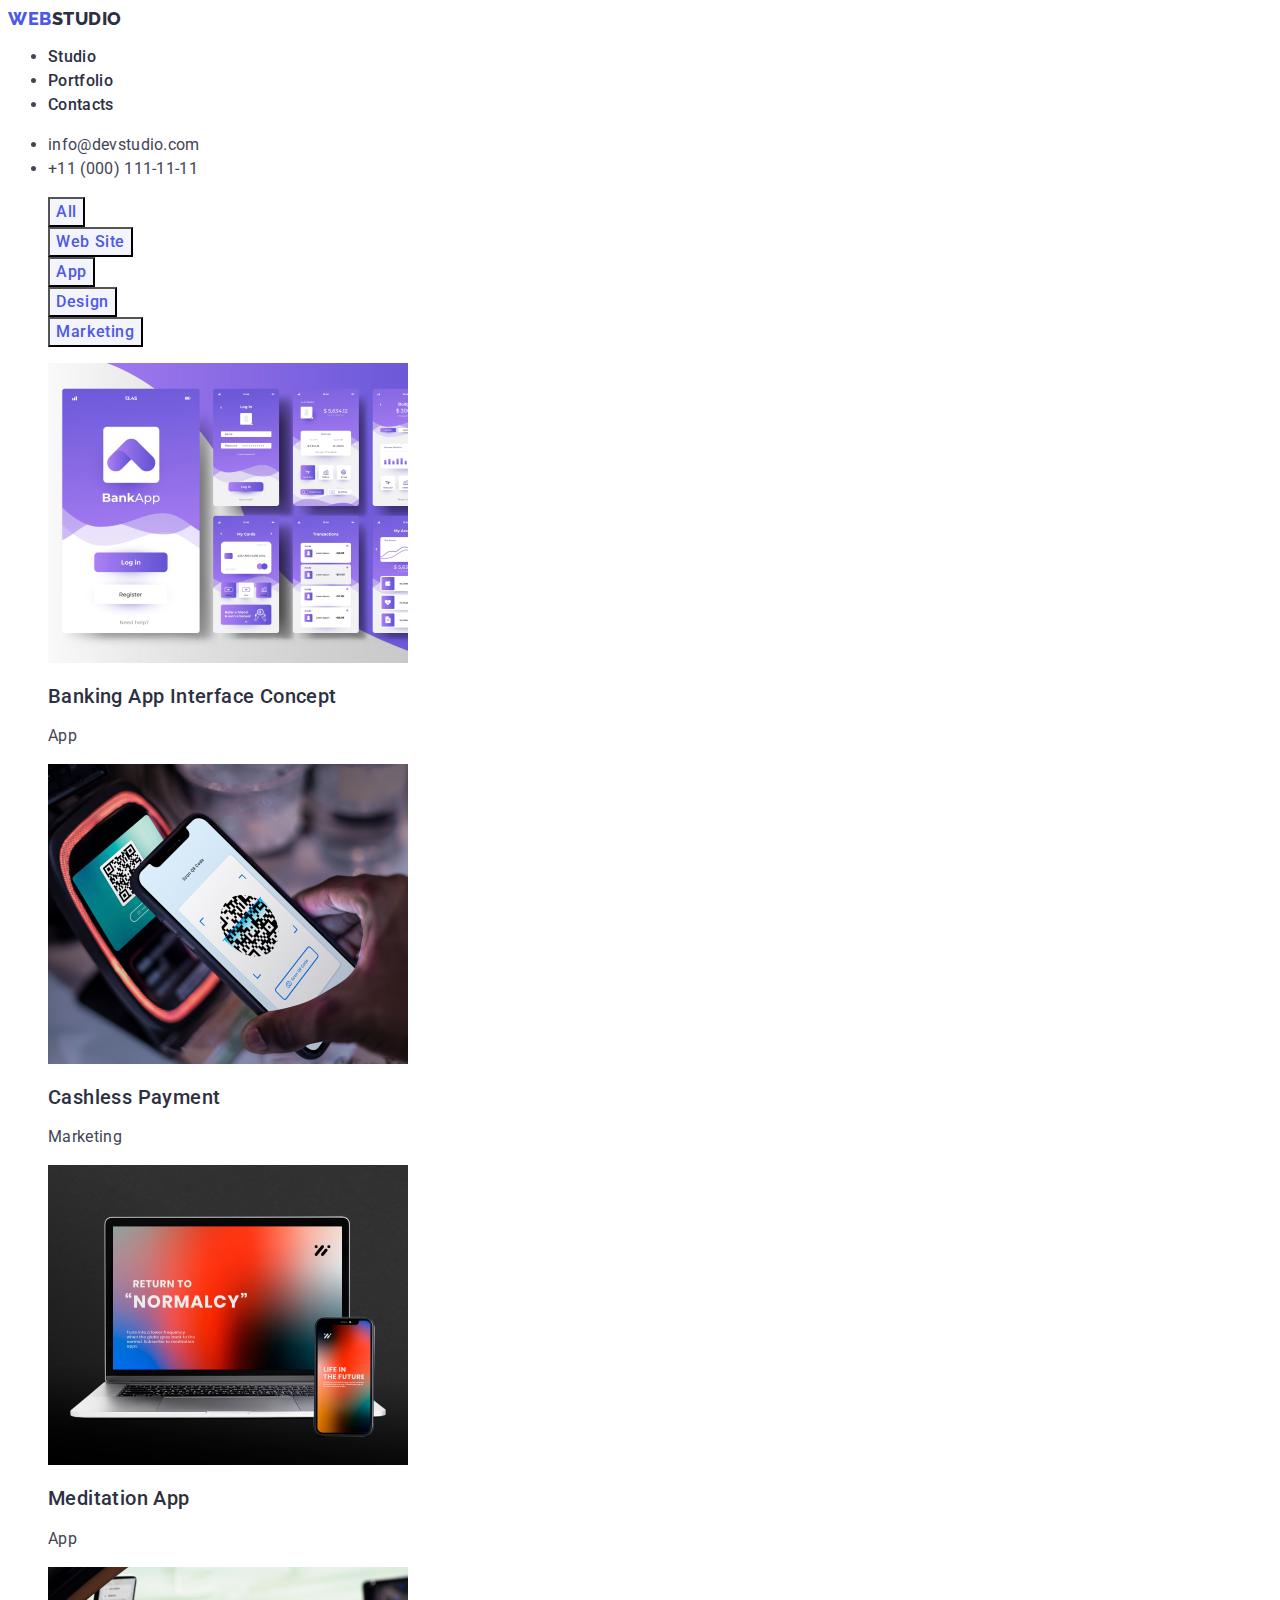
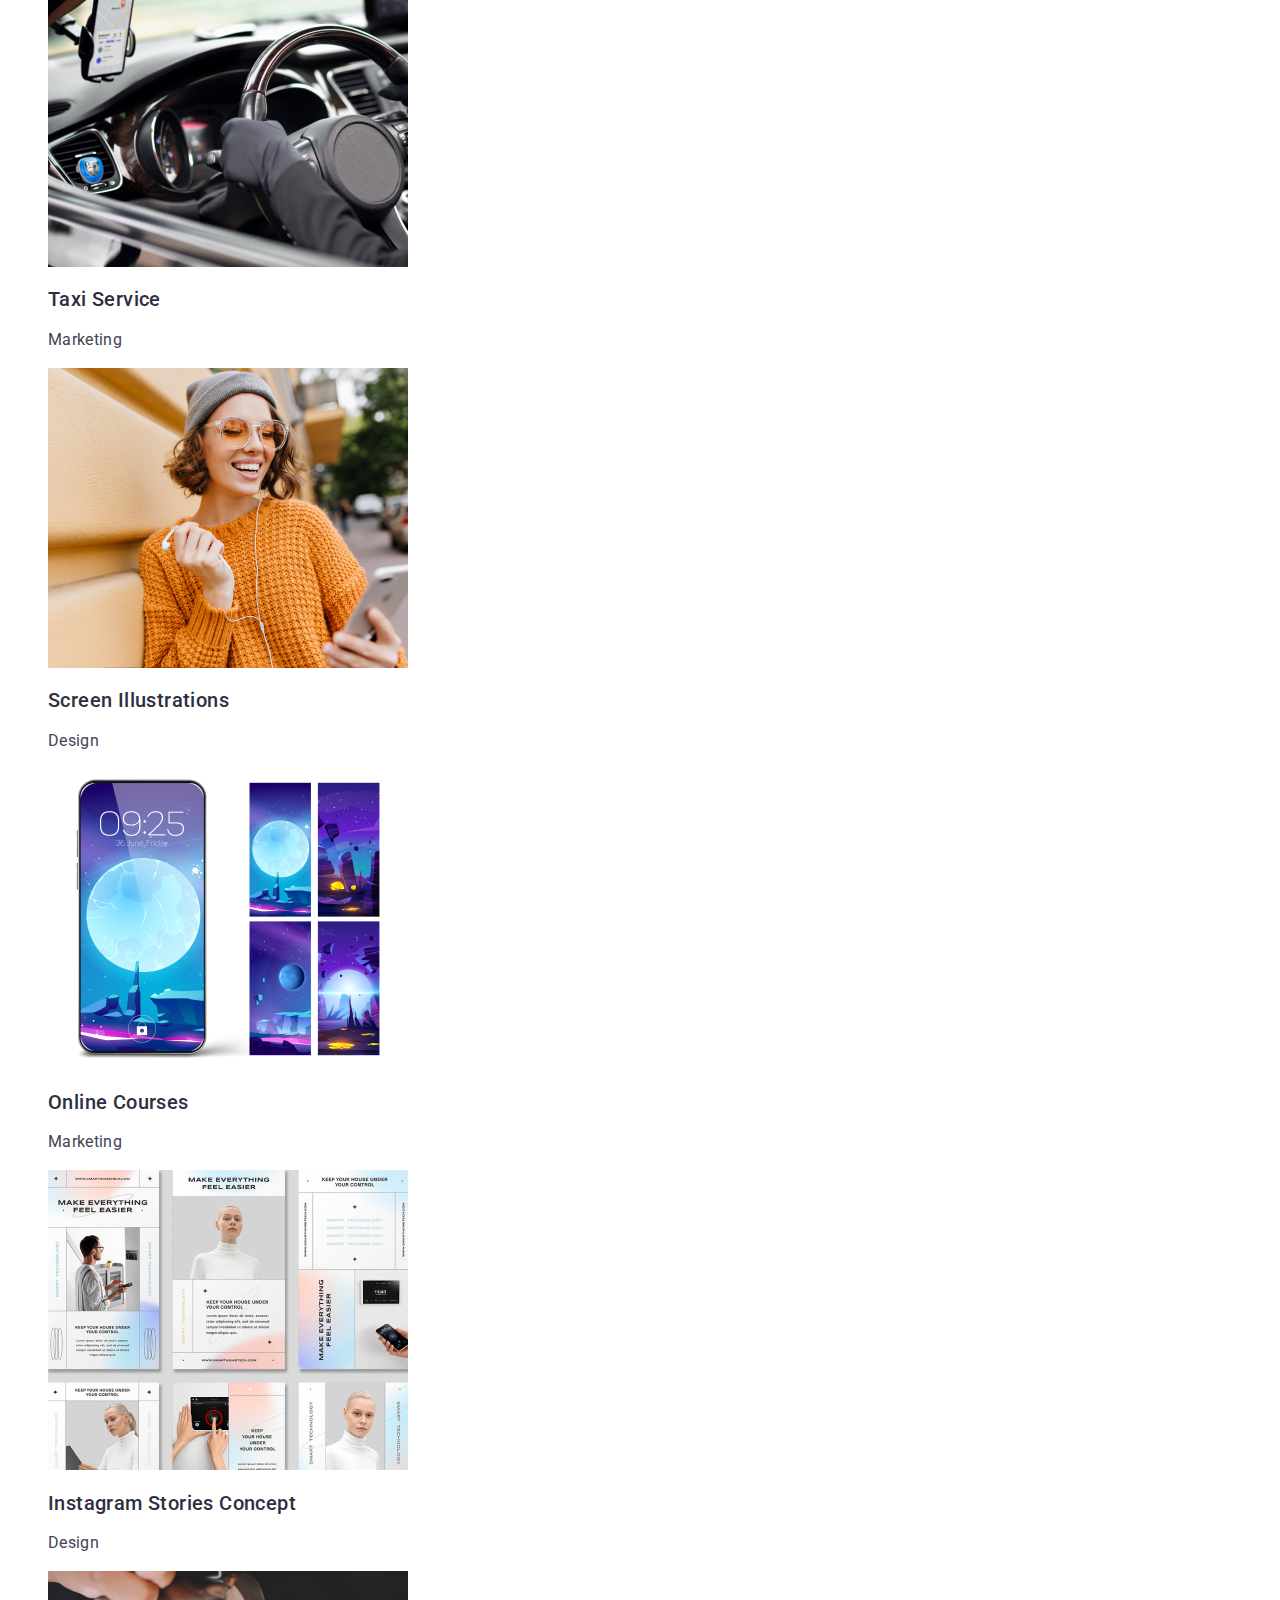
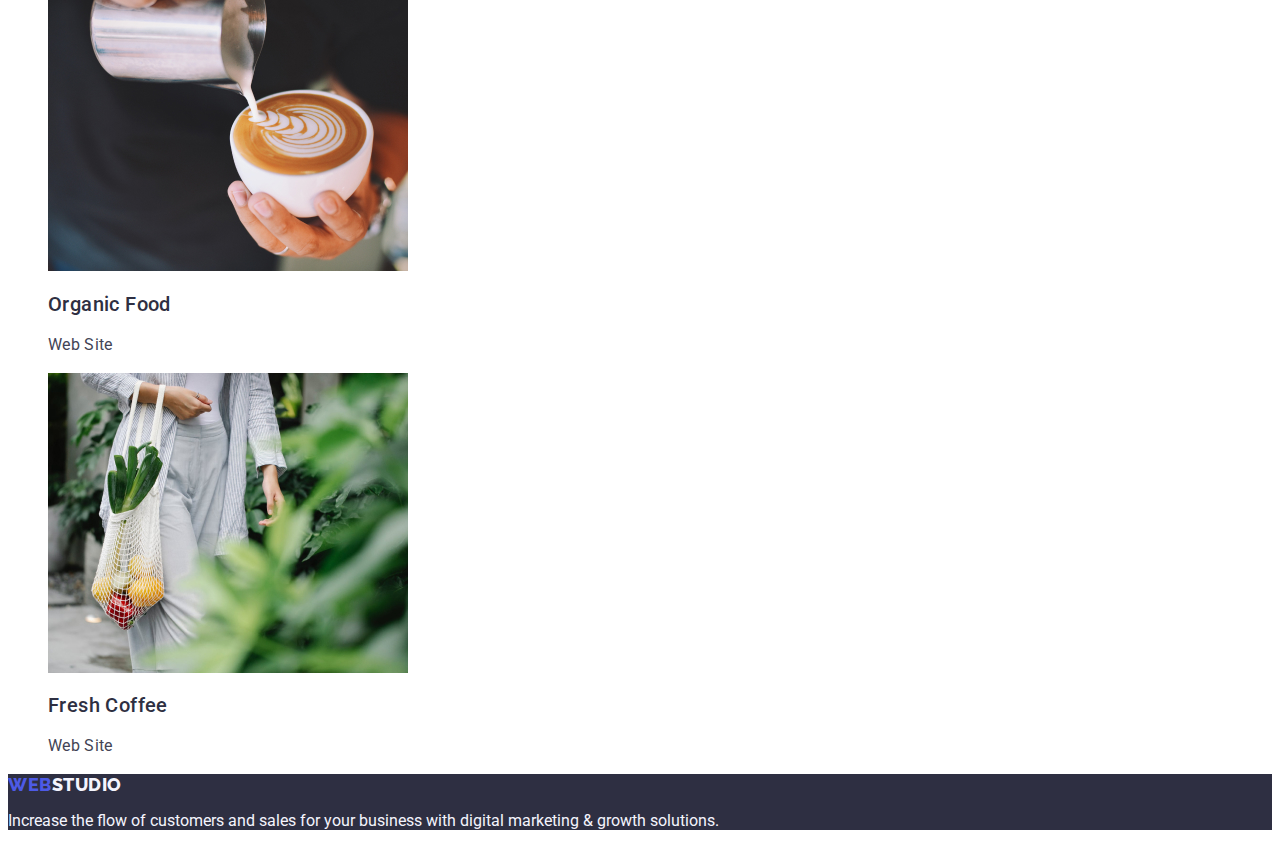
==== portfolio.html @ de42e1cb "Initial commit" ====
<!DOCTYPE html>
<html lang="en">
  <head>
    <meta charset="UTF-8" />
    <meta http-equiv="X-UA-Compatible" content="IE=edge" />
    <meta name="viewport" content="width=device-width, initial-scale=1.0" />
    <link rel="stylesheet" href="./css/style.css" />
    <link rel="preconnect" href="https://fonts.googleapis.com" />
    <link rel="preconnect" href="https://fonts.gstatic.com" crossorigin />
    <link
      href="https://fonts.googleapis.com/css2?family=Raleway:wght@800&family=Roboto:wght@400;500;700;900&display=swap"
      rel="stylesheet"
    />
    <title>Portfolio</title>
  </head>
  <body>
    <!-- голова -->
    <header>
      <nav class="nav">
        <a class="logo link" href="./index.html"
          >Web<span class="logo-studio">Studio</span></a
        >
        <ul class="list-conect list">
          <li class="item">
            <a class="menu link" href="./index.html">Studio</a>
          </li>
          <li class="item">
            <a class="menu link" href="./portfolio.html">Portfolio</a>
          </li>
          <li class="item"><a class="menu link" href="">Contacts</a></li>
        </ul>
      </nav>
      <address class="address">
        <ul class="address-list list">
          <li class="address-item">
            <a class="social link" href="mailto:info@devstudio.com"
              >info@devstudio.com</a
            >
          </li>
          <li class="address-item">
            <a class="social link" href="tel:+110001111111"
              >+11 (000) 111-11-11</a
            >
          </li>
        </ul>
      </address>
    </header>
    <!-- основа -->
    <main>
      <!-- фільтер -->
      <section class="section">
        <h1 hidden class="title-h1">photo</h1>
        <ul class="list-butt list">
          <li class="butt">
            <button class="butt-filt" type="button">All</button>
          </li>
          <li class="butt">
            <button class="butt-filt" type="button">Web Site</button>
          </li>
          <li class="butt">
            <button class="butt-filt" type="button">App</button>
          </li>
          <li class="butt">
            <button class="butt-filt" type="button">Design</button>
          </li>
          <li class="butt">
            <button class="butt-filt" type="button">Marketing</button>
          </li>
        </ul>
        <ul class="list-photo list">
          <li class="item-photo">
            <a class="photo link" href="">
              <img width="360" src="./images/bankapp.jpg" alt="bank app" />
              <h2 class="title">Banking App Interface Concept</h2>
              <p class="text">App</p>
            </a>
          </li>

          <li class="item-photo">
            <a class="photo link" href="">
              <img width="360" src="./images/cashpay.jpg" alt="cash pay" />
              <h2 class="title">Cashless Payment</h2>
              <p class="text">Marketing</p>
            </a>
          </li>

          <li class="item-photo">
            <a class="photo link" href="">
              <img width="360" src="./images/medapp.jpg" alt="med app" />
              <h2 class="title">Meditation App</h2>
              <p class="text">App</p>
            </a>
          </li>

          <li class="item-photo">
            <a class="photo link" href="">
              <img width="360" src="./images/taxi.jpg" alt="Taxi" />
              <h2 class="title">Taxi Service</h2>
              <p class="text">Marketing</p>
            </a>
          </li>

          <li class="item-photo">
            <a class="photo link" href="">
              <img width="360" src="./images/screen.jpg" alt="Screenshot" />
              <h2 class="title">Screen Illustrations</h2>
              <p class="text">Design</p>
            </a>
          </li>

          <li class="item-photo">
            <a class="photo link" href="">
              <img width="360" src="./images/onlinecours.jpg" alt="Courses" />
              <h2 class="title">Online Courses</h2>
              <p class="text">Marketing</p>
            </a>
          </li>

          <li class="item-photo">
            <a class="photo link" href="">
              <img width="360" src="./images/inststories.jpg" alt="Instagram" />
              <h2 class="title">Instagram Stories Concept</h2>
              <p class="text">Design</p>
            </a>
          </li>
          <li class="item-photo">
            <a class="photo link" href="">
              <img
                width="360"
                src="./images/organicfood.jpg"
                alt="Organic Food"
              />
              <h2 class="title">Organic Food</h2>
              <p class="text">Web Site</p>
            </a>
          </li>

          <li class="item-photo">
            <a class="photo link" href="">
              <img width="360" src="./images/freshcoffe.jpg" alt="Coffee" />
              <h2 class="title">Fresh Coffee</h2>
              <p class="text">Web Site</p>
            </a>
          </li>
        </ul>
      </section>
    </main>
    <!-- підвал -->
    <footer class="footer">
      <a class="footer-logo link" href="./index.html"
        >Web<span class="footer-studio">Studio</span></a
      >
      <p class="footer-text">
        Increase the flow of customers and sales for your business with digital
        marketing & growth solutions.
      </p>
    </footer>
  </body>
</html>
---- css/style.css ----
:root {
    --text: #4D5AE5;
    --bacground: #F4F4FD;
    --titleportfolio: #2e2f42;
    --textportfolio: #434455;
}

body {
    color: #434455;
    font-family: "Roboto", sans-serif;
    background-color: #ffffff;

}

/* header */
/* : #404bbf focus
 */

.nav .logo {
    color: #4D5AE5;
    text-transform: uppercase;
    font-family: "Raleway", sans-serif;
    font-weight: 800;
    font-size: 18px;
    line-height: 1.17;
    letter-spacing: 0.03em;

}


.nav .logo-studio {
    color: #2E2F42;
}

.address-list .link,
.nav .link,
.nav .list,
.address .list,
.list-photo .link {
    text-decoration: none;
}



.list-conect .menu {
    color: #2E2F42;
    font-weight: 500;
    line-height: 1.5;
    letter-spacing: 0.02em;

}


.list-conect .menu:hover,
.list-conect .menu:focus,
.address-list .social:hover,
.address-list .social:focus {
    color: #404bbf;
}

.address {
    font-style: normal;
}

.address-list .social {
    color: #434455;
    font-size: 16px;
    line-height: 1.5;
    letter-spacing: 0.02em;
}

/* hero image */
.hero {
    background-color: #2E2F42;
}

.hero .title {
    color: #ffffff;
    font-size: 56px;
    line-height: 1.07;
    text-align: center;
    letter-spacing: 0.02em;
}

.hero .button {
    font-family: "Roboto", sans-serif;
    background-color: #4D5AE5;
    color: #ffffff;
    font-weight: 500;
    font-size: 16px;
    line-height: 1.5;
    letter-spacing: 0.04em;
    cursor: pointer;
}

.hero .button:hover,
.hero .button:focus {
    background-color: #404BBF;
}

/* section 1 */

.onesect .title {
    color: #2E2F42;
    font-weight: 500;
    font-size: 20px;
    line-height: 1.2;
    letter-spacing: 0.02em;
}

.onesect .text {
    line-height: 1.5;
    letter-spacing: 0.02em;
}

/* section-2 */
.section-2 .title {
    color: #2E2F42;
    font-weight: 500;
    font-size: 36px;
    line-height: 1.11;
    letter-spacing: 0.02em;
    text-align: center;
    text-transform: capitalize;
}

/* section-3 */
.three {
    background-color: #F4F4FD;
}

.three .title {
    color: #2E2F42;
    font-weight: 500;
    font-size: 36px;
    line-height: 1.11;
    text-align: center;
    letter-spacing: 0.02em;
    text-transform: capitalize;
}

.comand .item {
    background-color: #ffffff;
}

.comand .title-comand {
    color: #2E2F42;
    font-weight: 500;
    font-size: 20px;
    line-height: 24px;
    letter-spacing: 0.02em;
}

.comand .text {
    line-height: 24px;
    letter-spacing: 0.02em;
}

/* section butt */

.list-butt .butt-filt {
    font-family: "Roboto", sans-serif;
    cursor: pointer;
    color: var(--text);
    background-color: var(--bacground);
    font-weight: 500;
    font-size: 16px;
    line-height: 1.5;
    letter-spacing: 0.04em;

}

.list-butt .butt-filt:hover,
.list-butt .butt-filt:focus {
    color: #ffffff;
    background-color: #404BBF;
}

/* gallary */
main .list {
    list-style: none;
}

.list-photo .title {
    color: var(--titleportfolio);
    font-weight: 500;
    font-size: 20px;
    line-height: 1.2;
    letter-spacing: 0.02em;
}

.list-photo .text {
    color: var(--textportfolio);
    letter-spacing: 0.02em;
    line-height: 1.5;
}

/* Footer */

footer {
    background-color: #2E2F42;
}

.footer .link {
    text-decoration: none;
}

.footer .footer-logo {
    color: #4D5AE5;
    text-transform: uppercase;
    font-family: "Raleway", sans-serif;
    font-weight: 800;
    font-size: 18px;
    line-height: 1.17;
    letter-spacing: 0.03em;
}

.footer-logo .footer-studio {
    color: #F4F4FD;
}

.footer .footer-text {
    color: #F4F4FD;
}
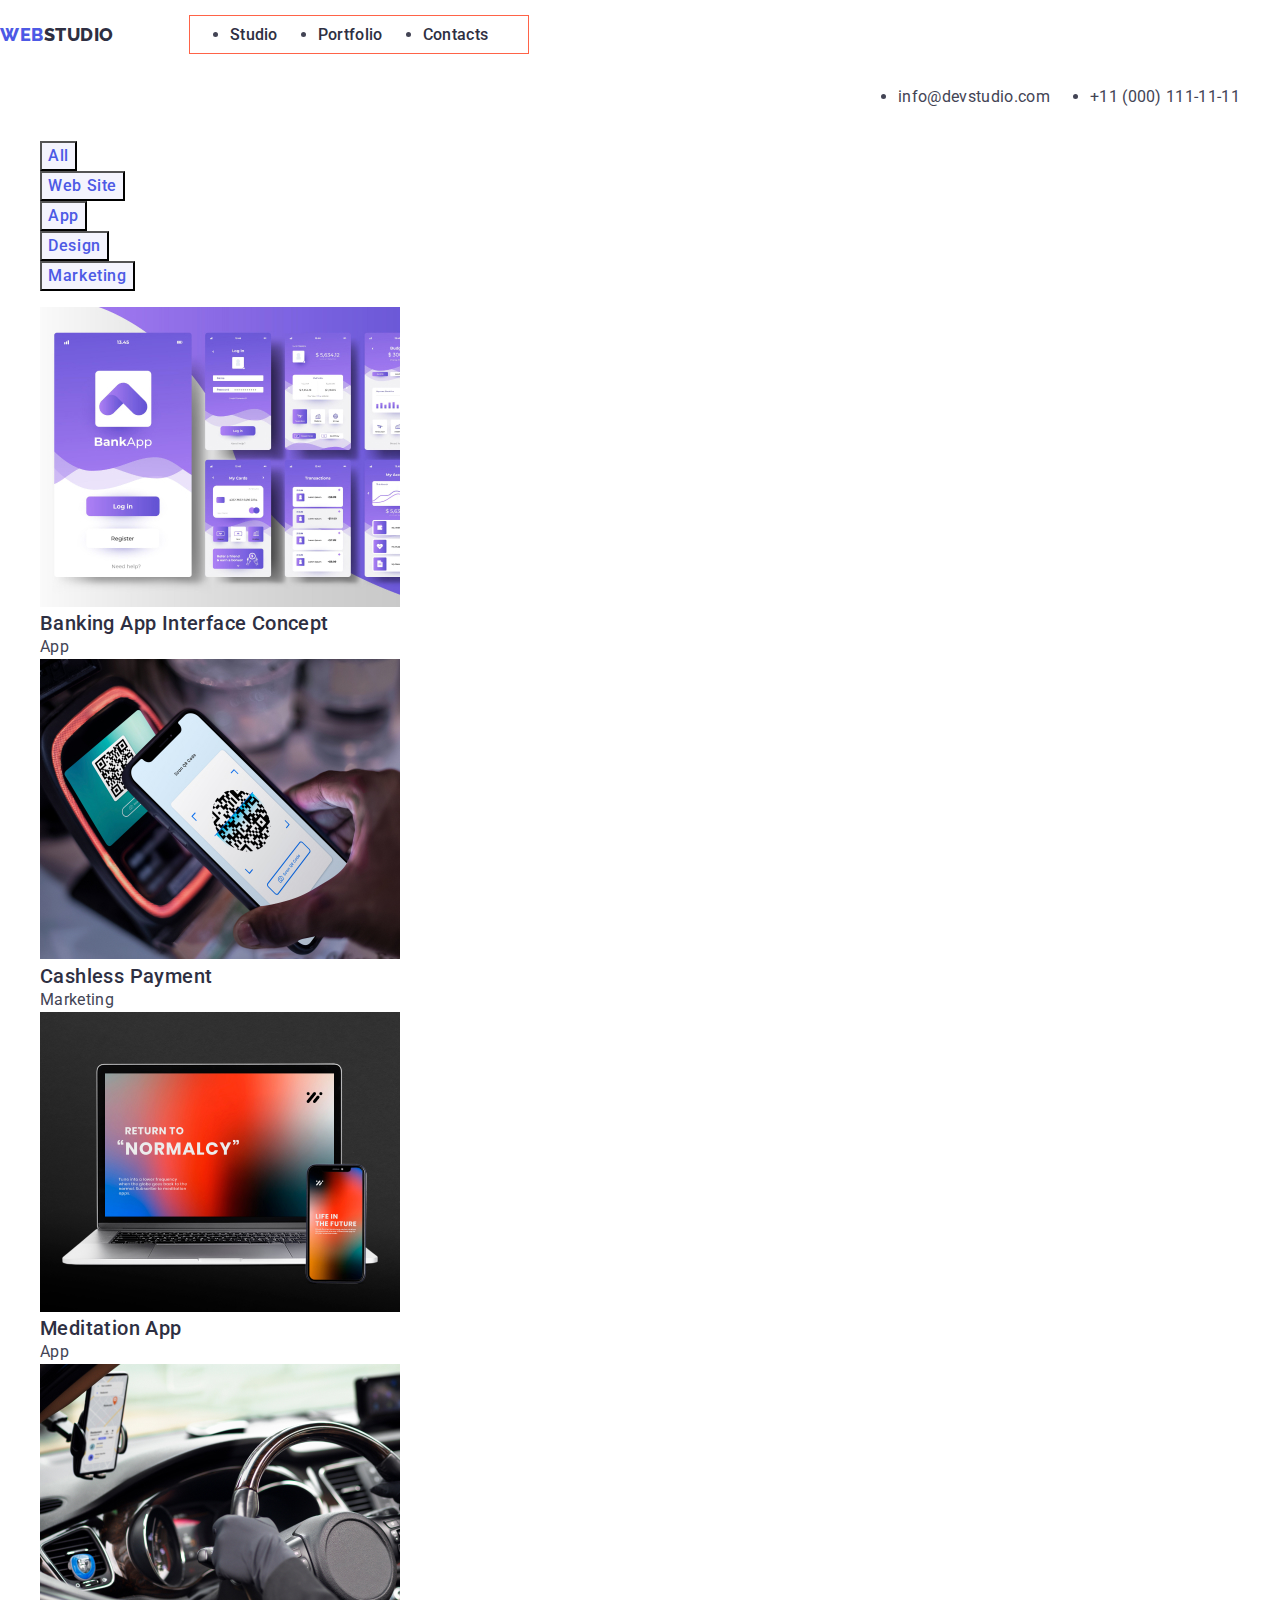
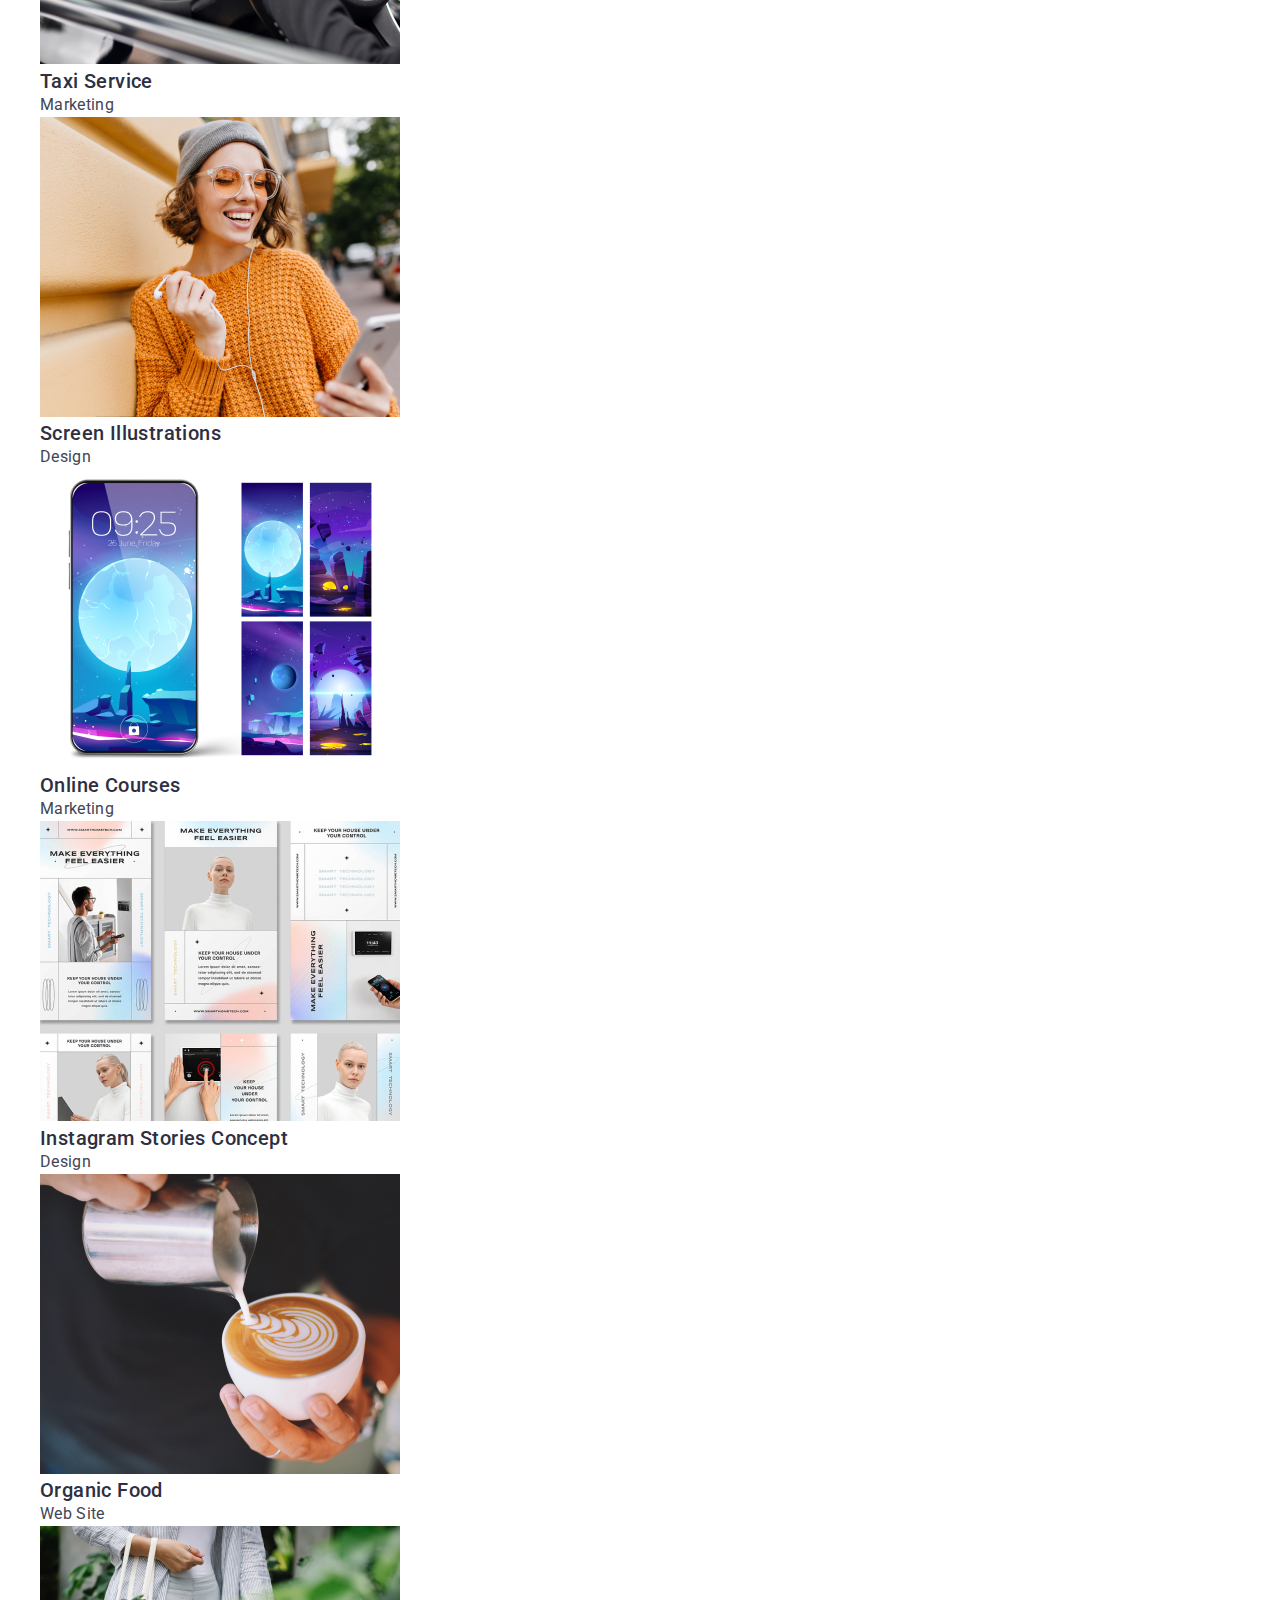
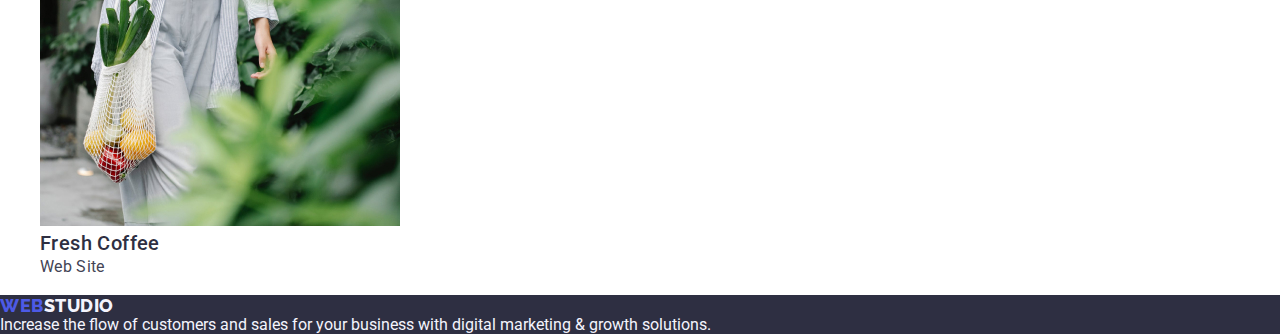
==== commit 317dae03: "css" ====
--- a/portfolio.html
+++ b/portfolio.html
@@ -4,14 +4,20 @@
     <meta charset="UTF-8" />
     <meta http-equiv="X-UA-Compatible" content="IE=edge" />
     <meta name="viewport" content="width=device-width, initial-scale=1.0" />
-    <link rel="stylesheet" href="./css/style.css" />
+    <title>Portfolio</title>
+
     <link rel="preconnect" href="https://fonts.googleapis.com" />
     <link rel="preconnect" href="https://fonts.gstatic.com" crossorigin />
     <link
       href="https://fonts.googleapis.com/css2?family=Raleway:wght@800&family=Roboto:wght@400;500;700;900&display=swap"
       rel="stylesheet"
     />
-    <title>Portfolio</title>
+
+    <link
+      href="https://cdn.jsdelivr.net/npm/modern-normalize@2.0.0/modern-normalize.min.css"
+      rel="stylesheet"
+    />
+    <link rel="stylesheet" href="./css/style.css" />
   </head>
   <body>
     <!-- голова -->
--- a/css/style.css
+++ b/css/style.css
@@ -12,24 +12,59 @@
 
 }
 
-/* header */
-/* : #404bbf focus
- */
+h1,
+h2,
+h3,
+h4,
+h5,
+h6,
+p {
+    margin-top: 0;
+    margin-bottom: 0;
+}
+
+/* nav-bar */
+.conteiner {
+    display: flex;
+    padding-left: 15px;
+    padding-right: 15px;
+    align-items: center;
+
+}
+
+.nav {
+    display: flex;
+}
+
 
 .nav .logo {
-    color: #4D5AE5;
+    display: flex;
+    margin-top: 24px;
+    margin-bottom: 24px;
+
+
+    color: var(--text);
     text-transform: uppercase;
     font-family: "Raleway", sans-serif;
     font-weight: 800;
     font-size: 18px;
     line-height: 1.17;
     letter-spacing: 0.03em;
-
 }
 
 
 .nav .logo-studio {
     color: #2E2F42;
+}
+
+.address-list,
+.address {
+    display: flex;
+    margin-left: auto;
+}
+
+.address-list .address-item {
+    margin-right: 40px;
 }
 
 .address-list .link,
@@ -41,6 +76,17 @@
 }
 
 
+.list-conect {
+    display: flex;
+    align-items: center;
+    margin-left: 76px;
+
+    outline: 1px solid tomato;
+}
+
+.list-conect .item:nth-child(n+1) {
+    margin-right: 40px;
+}
 
 .list-conect .menu {
     color: #2E2F42;
@@ -57,6 +103,8 @@
 .address-list .social:focus {
     color: #404bbf;
 }
+
+/* address list */
 
 .address {
     font-style: normal;
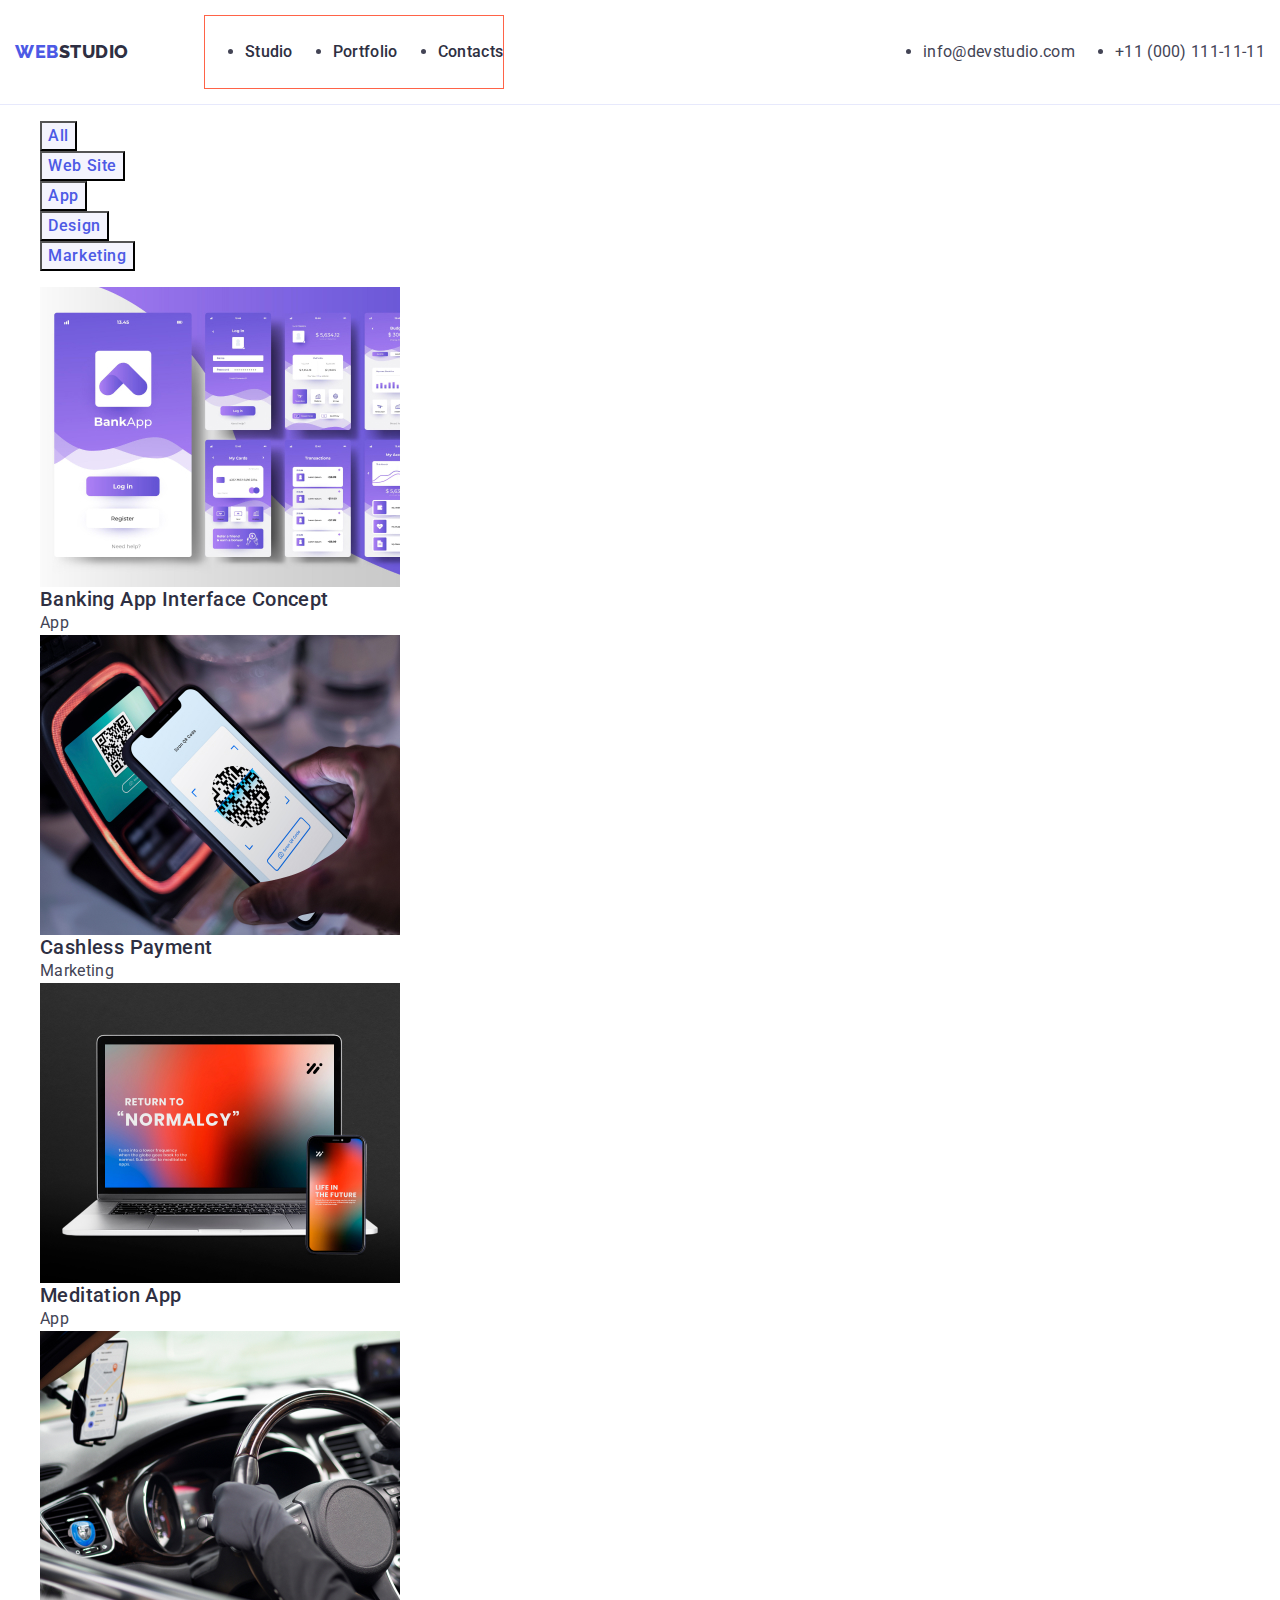
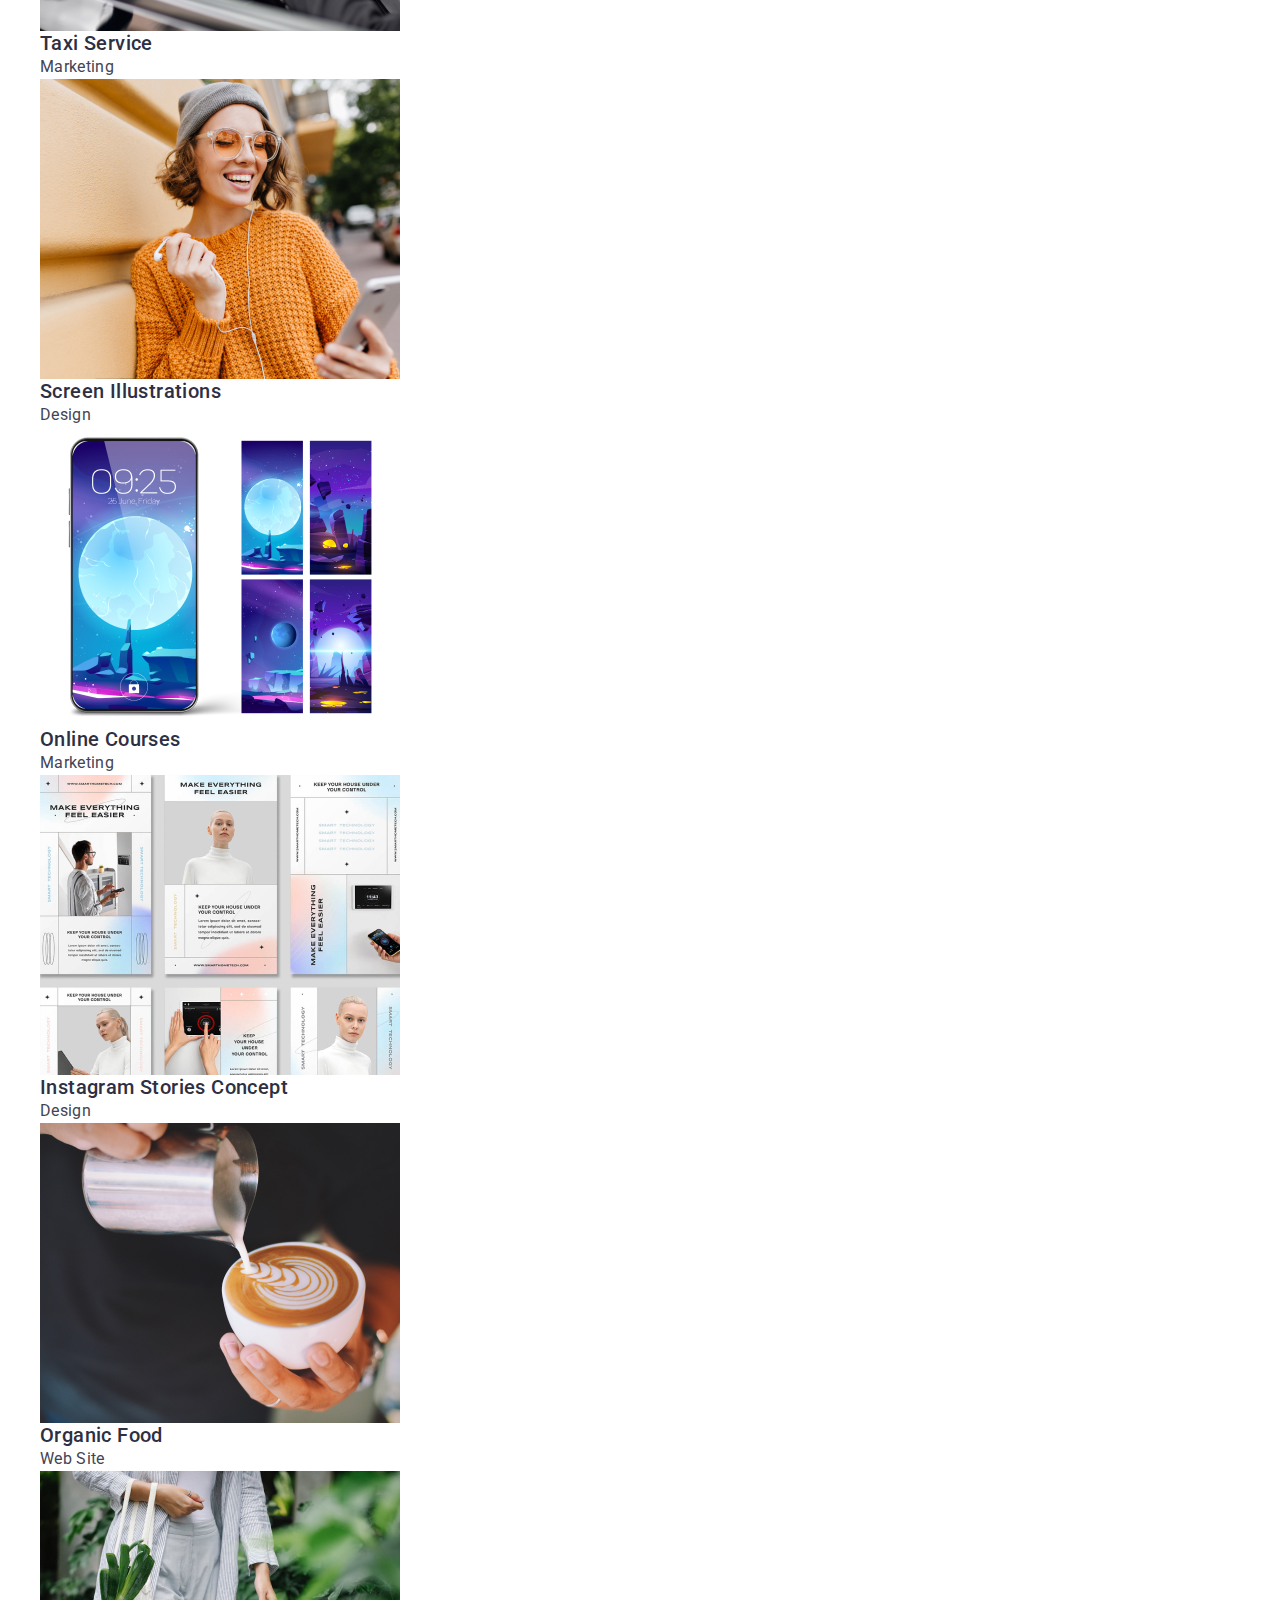
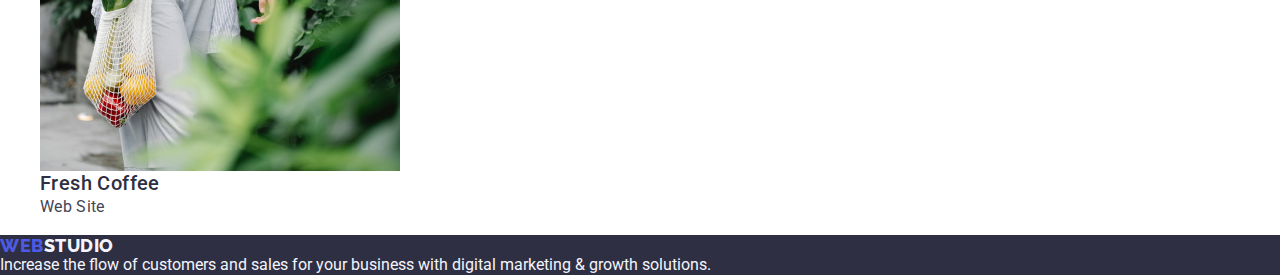
==== commit 1cd38d36: "upgreat" ====
--- a/portfolio.html
+++ b/portfolio.html
@@ -21,35 +21,37 @@
   </head>
   <body>
     <!-- голова -->
-    <header>
-      <nav class="nav">
-        <a class="logo link" href="./index.html"
-          >Web<span class="logo-studio">Studio</span></a
-        >
-        <ul class="list-conect list">
-          <li class="item">
-            <a class="menu link" href="./index.html">Studio</a>
-          </li>
-          <li class="item">
-            <a class="menu link" href="./portfolio.html">Portfolio</a>
-          </li>
-          <li class="item"><a class="menu link" href="">Contacts</a></li>
-        </ul>
-      </nav>
-      <address class="address">
-        <ul class="address-list list">
-          <li class="address-item">
-            <a class="social link" href="mailto:info@devstudio.com"
-              >info@devstudio.com</a
-            >
-          </li>
-          <li class="address-item">
-            <a class="social link" href="tel:+110001111111"
-              >+11 (000) 111-11-11</a
-            >
-          </li>
-        </ul>
-      </address>
+    <header class="head-line">
+      <div class="nav-bar conatiner">
+        <nav class="nav">
+          <a class="logo link" href="./index.html"
+            >Web<span class="logo-studio">Studio</span></a
+          >
+          <ul class="list-conect list">
+            <li class="item">
+              <a class="menu link" href="./index.html">Studio</a>
+            </li>
+            <li class="item">
+              <a class="menu link" href="./portfolio.html">Portfolio</a>
+            </li>
+            <li class="item"><a class="menu link" href="">Contacts</a></li>
+          </ul>
+        </nav>
+        <address class="address">
+          <ul class="address-list list">
+            <li class="address-item">
+              <a class="social link" href="mailto:info@devstudio.com"
+                >info@devstudio.com</a
+              >
+            </li>
+            <li class="address-item">
+              <a class="social link" href="tel:+110001111111"
+                >+11 (000) 111-11-11</a
+              >
+            </li>
+          </ul>
+        </address>
+      </div>
     </header>
     <!-- основа -->
     <main>
--- a/css/style.css
+++ b/css/style.css
@@ -10,6 +10,10 @@
     font-family: "Roboto", sans-serif;
     background-color: #ffffff;
 
+}
+
+img {
+    display: block;
 }
 
 h1,
@@ -24,7 +28,17 @@
 }
 
 /* nav-bar */
-.conteiner {
+.head-line {
+    border-bottom: 1px solid #e7e9fc;
+}
+
+.container {
+    width: 1158px;
+    margin: 0 auto;
+    outline: 1px solid tomato;
+}
+
+.nav-bar {
     display: flex;
     padding-left: 15px;
     padding-right: 15px;
@@ -34,6 +48,7 @@
 
 .nav {
     display: flex;
+    align-items: center;
 }
 
 
@@ -41,6 +56,7 @@
     display: flex;
     margin-top: 24px;
     margin-bottom: 24px;
+    margin-right: 76px;
 
 
     color: var(--text);
@@ -61,11 +77,10 @@
 .address {
     display: flex;
     margin-left: auto;
-}
-
-.address-list .address-item {
-    margin-right: 40px;
-}
+    gap: 40px;
+}
+
+
 
 .address-list .link,
 .nav .link,
@@ -79,16 +94,19 @@
 .list-conect {
     display: flex;
     align-items: center;
-    margin-left: 76px;
-
+    gap: 40px;
+    padding-top: 24px;
+    padding-bottom: 24px;
     outline: 1px solid tomato;
 }
 
-.list-conect .item:nth-child(n+1) {
+/* .list-conect .item:nth-child(n+1) {
     margin-right: 40px;
-}
+} */
 
 .list-conect .menu {
+    padding-top: 24px;
+    padding-bottom: 24px;
     color: #2E2F42;
     font-weight: 500;
     line-height: 1.5;
@@ -118,19 +136,45 @@
 }
 
 /* hero image */
+
+
 .hero {
+    padding-top: 188px;
     background-color: #2E2F42;
 }
 
 .hero .title {
+
+    margin-left: auto;
+    margin-right: auto;
+    padding-left: 15px;
+    padding-right: 15px;
+    width: 496px;
+
+
+
+
+
     color: #ffffff;
     font-size: 56px;
     line-height: 1.07;
     text-align: center;
     letter-spacing: 0.02em;
+    outline: 1px solid tomato;
 }
 
 .hero .button {
+    display: flex;
+    flex-direction: row;
+    align-items: flex-start;
+    margin-top: 48px;
+    padding: 16px 32px;
+    gap: 10px;
+    border: 0;
+    border-radius: 4px;
+
+
+
     font-family: "Roboto", sans-serif;
     background-color: #4D5AE5;
     color: #ffffff;
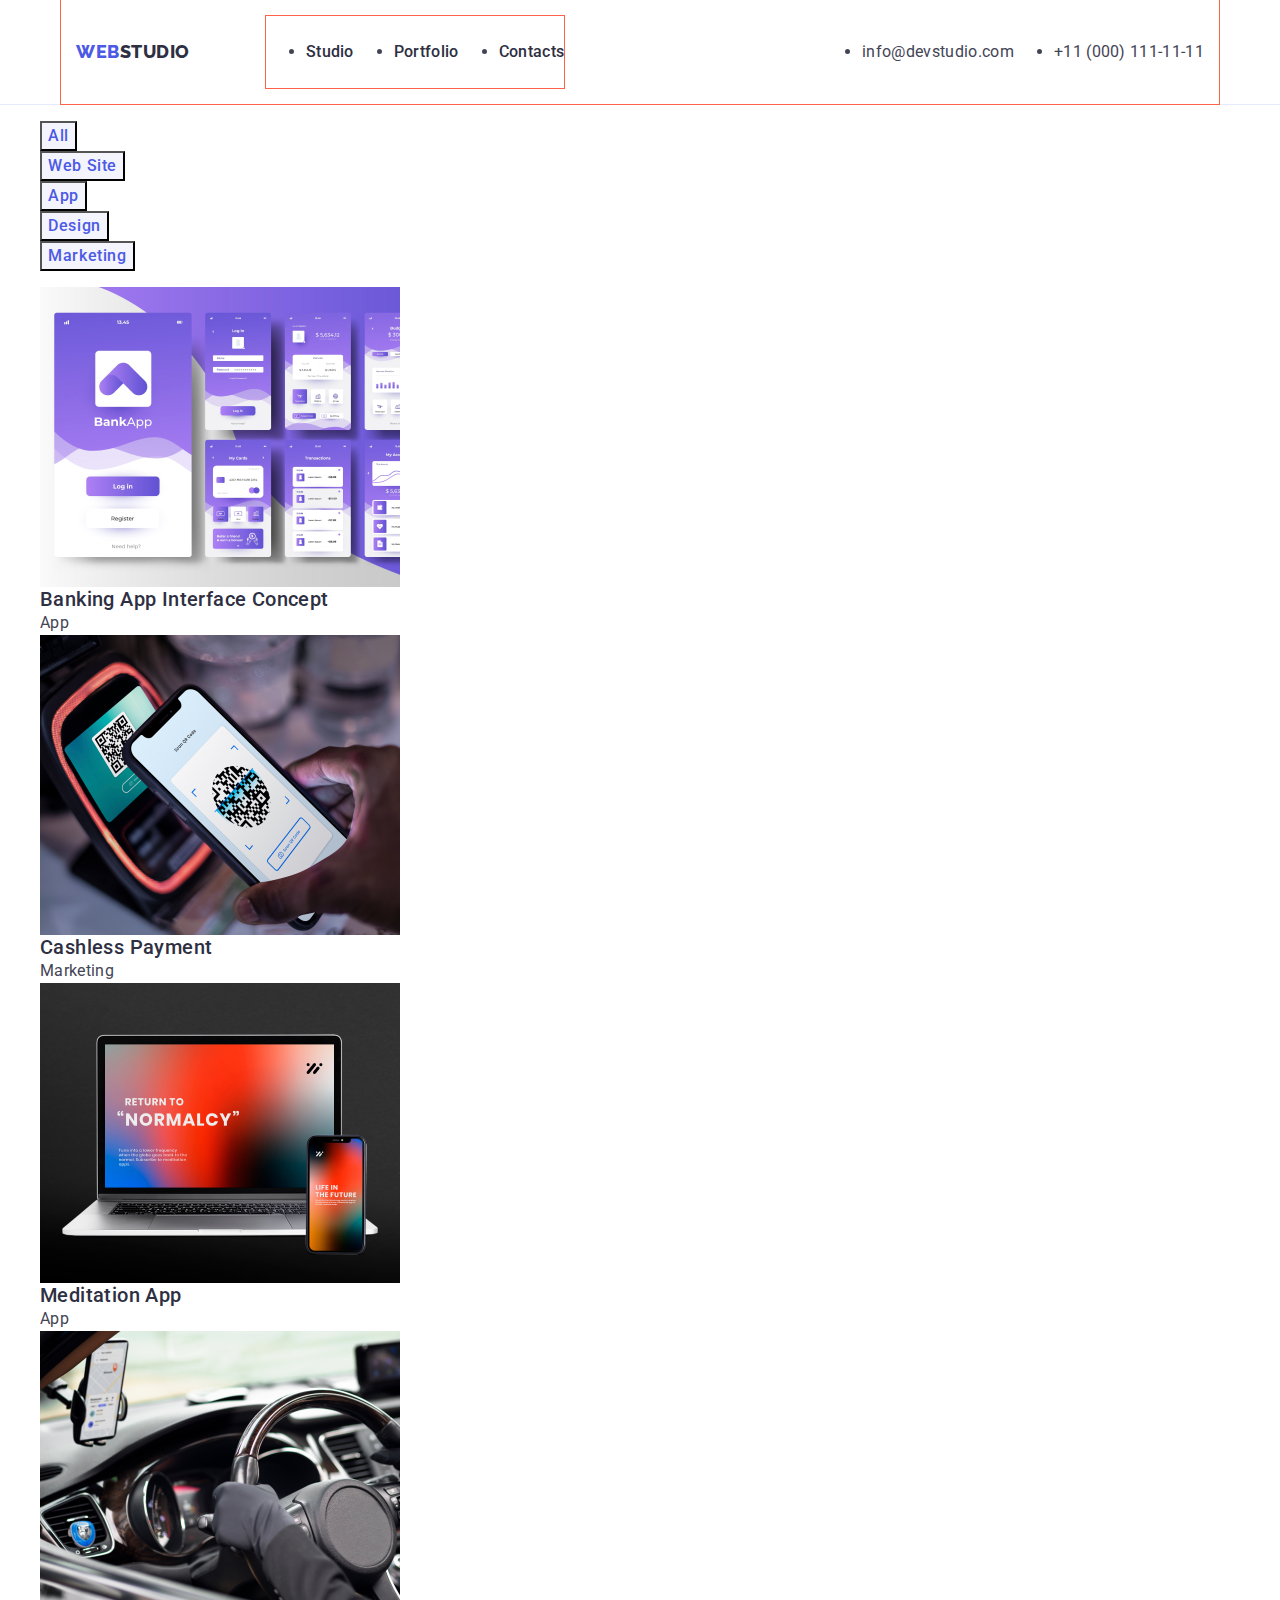
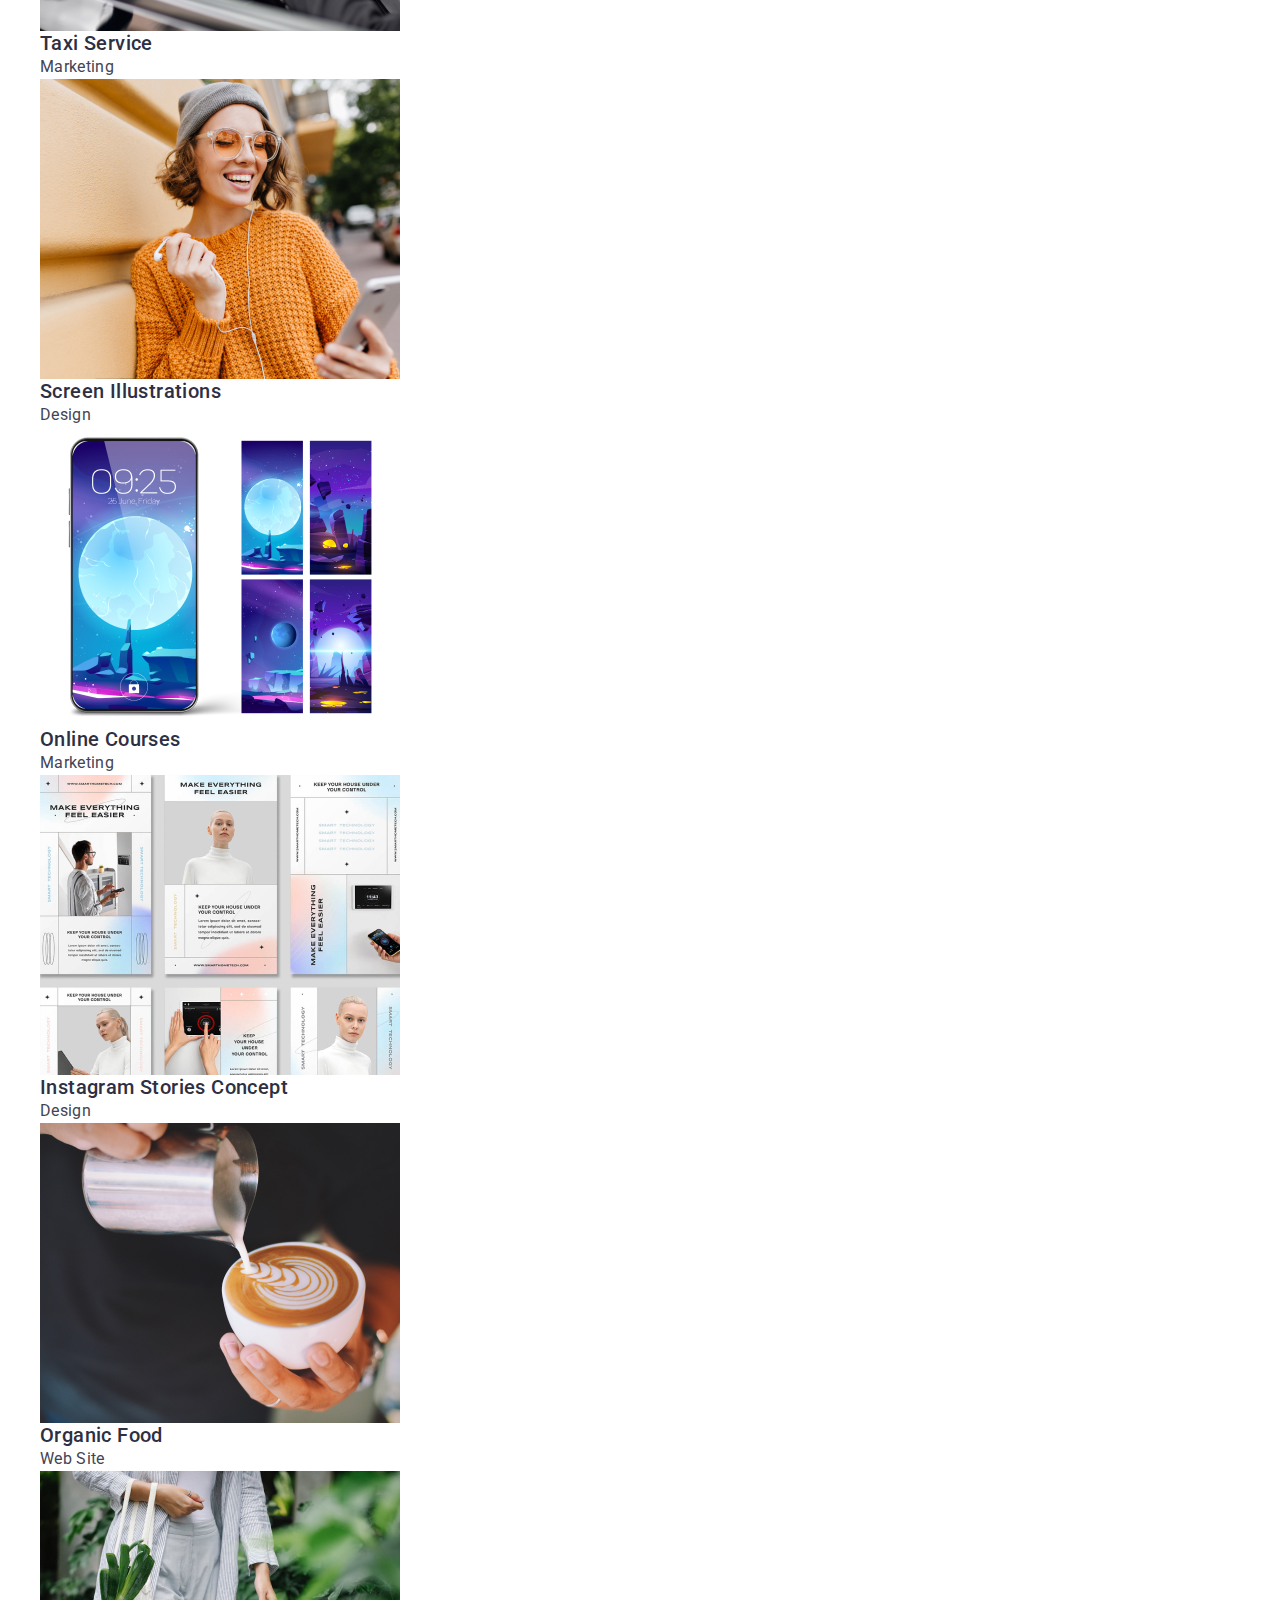
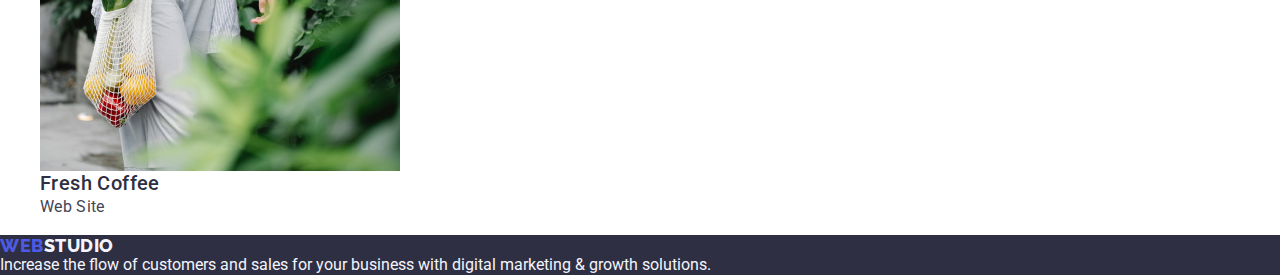
==== commit 0c889810: "+" ====
--- a/portfolio.html
+++ b/portfolio.html
@@ -22,7 +22,7 @@
   <body>
     <!-- голова -->
     <header class="head-line">
-      <div class="nav-bar conatiner">
+      <div class="nav-bar container">
         <nav class="nav">
           <a class="logo link" href="./index.html"
             >Web<span class="logo-studio">Studio</span></a
--- a/css/style.css
+++ b/css/style.css
@@ -140,6 +140,7 @@
 
 .hero {
     padding-top: 188px;
+    padding-bottom: 188px;
     background-color: #2E2F42;
 }
 
@@ -149,7 +150,7 @@
     margin-right: auto;
     padding-left: 15px;
     padding-right: 15px;
-    width: 496px;
+    max-width: 496px;
 
 
 
@@ -164,15 +165,13 @@
 }
 
 .hero .button {
-    display: flex;
-    flex-direction: row;
-    align-items: flex-start;
-    margin-top: 48px;
-    padding: 16px 32px;
-    gap: 10px;
+    display: block;
     border: 0;
     border-radius: 4px;
-
+    min-width: 169px;
+    margin-top: 48px;
+    margin-left: auto;
+    margin-right: auto;
 
 
     font-family: "Roboto", sans-serif;
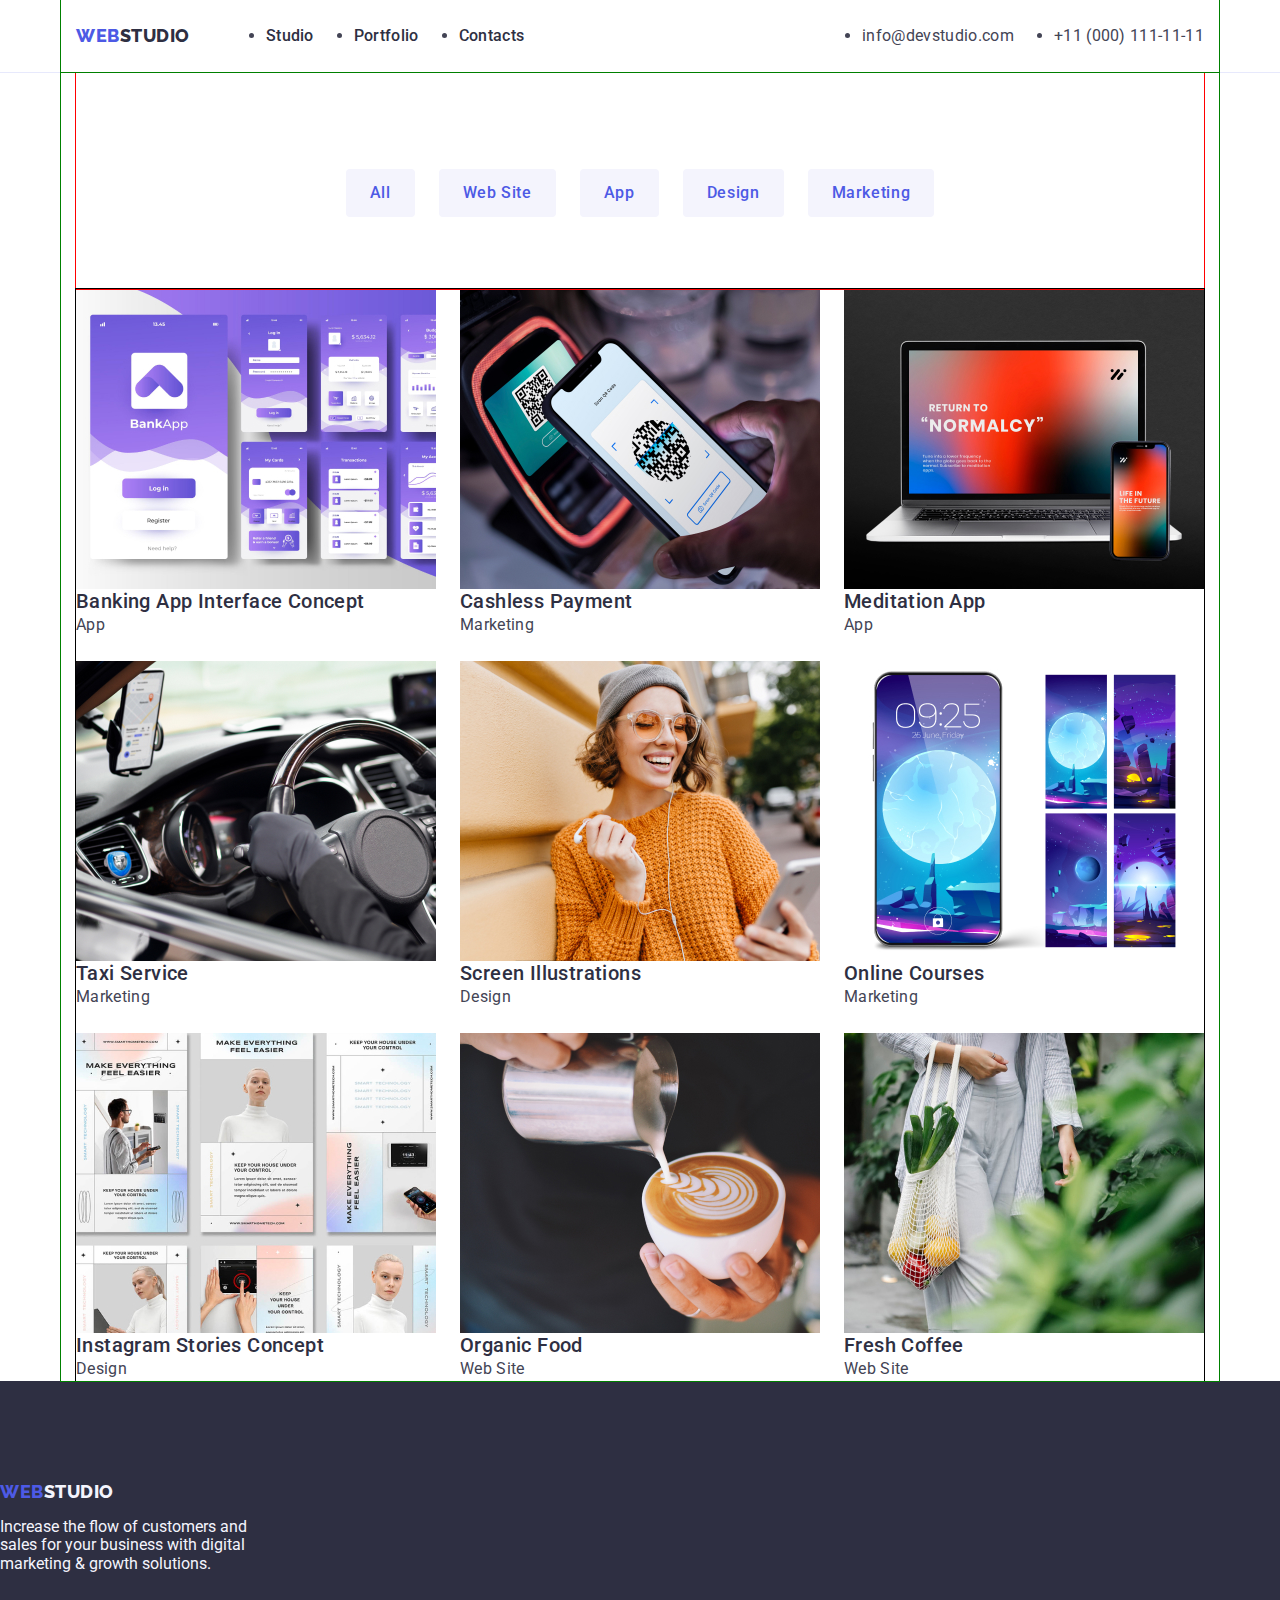
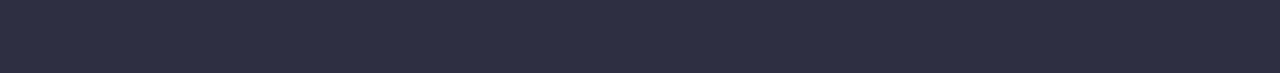
==== commit 94c8d9da: "fixed" ====
--- a/portfolio.html
+++ b/portfolio.html
@@ -57,100 +57,113 @@
     <main>
       <!-- фільтер -->
       <section class="section">
-        <h1 hidden class="title-h1">photo</h1>
-        <ul class="list-butt list">
-          <li class="butt">
-            <button class="butt-filt" type="button">All</button>
-          </li>
-          <li class="butt">
-            <button class="butt-filt" type="button">Web Site</button>
-          </li>
-          <li class="butt">
-            <button class="butt-filt" type="button">App</button>
-          </li>
-          <li class="butt">
-            <button class="butt-filt" type="button">Design</button>
-          </li>
-          <li class="butt">
-            <button class="butt-filt" type="button">Marketing</button>
-          </li>
-        </ul>
-        <ul class="list-photo list">
-          <li class="item-photo">
-            <a class="photo link" href="">
-              <img width="360" src="./images/bankapp.jpg" alt="bank app" />
-              <h2 class="title">Banking App Interface Concept</h2>
-              <p class="text">App</p>
-            </a>
-          </li>
+        <div class="container">
+          <h1 hidden class="title-h1">photo</h1>
+          <ul class="list-butt list">
+            <li class="butt">
+              <button class="butt-filt" type="button">All</button>
+            </li>
+            <li class="butt">
+              <button class="butt-filt" type="button">Web Site</button>
+            </li>
+            <li class="butt">
+              <button class="butt-filt" type="button">App</button>
+            </li>
+            <li class="butt">
+              <button class="butt-filt" type="button">Design</button>
+            </li>
+            <li class="butt">
+              <button class="butt-filt" type="button">Marketing</button>
+            </li>
+          </ul>
 
-          <li class="item-photo">
-            <a class="photo link" href="">
-              <img width="360" src="./images/cashpay.jpg" alt="cash pay" />
-              <h2 class="title">Cashless Payment</h2>
-              <p class="text">Marketing</p>
-            </a>
-          </li>
+          <ul class="list-photo list">
+            <div class="flex-container">
+              <li class="item-photo">
+                <a class="photo link" href="">
+                  <img width="360" src="./images/bankapp.jpg" alt="bank app" />
+                  <h2 class="title">Banking App Interface Concept</h2>
+                  <p class="text">App</p>
+                </a>
+              </li>
 
-          <li class="item-photo">
-            <a class="photo link" href="">
-              <img width="360" src="./images/medapp.jpg" alt="med app" />
-              <h2 class="title">Meditation App</h2>
-              <p class="text">App</p>
-            </a>
-          </li>
+              <li class="item-photo">
+                <a class="photo link" href="">
+                  <img width="360" src="./images/cashpay.jpg" alt="cash pay" />
+                  <h2 class="title">Cashless Payment</h2>
+                  <p class="text">Marketing</p>
+                </a>
+              </li>
 
-          <li class="item-photo">
-            <a class="photo link" href="">
-              <img width="360" src="./images/taxi.jpg" alt="Taxi" />
-              <h2 class="title">Taxi Service</h2>
-              <p class="text">Marketing</p>
-            </a>
-          </li>
+              <li class="item-photo">
+                <a class="photo link" href="">
+                  <img width="360" src="./images/medapp.jpg" alt="med app" />
+                  <h2 class="title">Meditation App</h2>
+                  <p class="text">App</p>
+                </a>
+              </li>
 
-          <li class="item-photo">
-            <a class="photo link" href="">
-              <img width="360" src="./images/screen.jpg" alt="Screenshot" />
-              <h2 class="title">Screen Illustrations</h2>
-              <p class="text">Design</p>
-            </a>
-          </li>
+              <li class="item-photo">
+                <a class="photo link" href="">
+                  <img width="360" src="./images/taxi.jpg" alt="Taxi" />
+                  <h2 class="title">Taxi Service</h2>
+                  <p class="text">Marketing</p>
+                </a>
+              </li>
 
-          <li class="item-photo">
-            <a class="photo link" href="">
-              <img width="360" src="./images/onlinecours.jpg" alt="Courses" />
-              <h2 class="title">Online Courses</h2>
-              <p class="text">Marketing</p>
-            </a>
-          </li>
+              <li class="item-photo">
+                <a class="photo link" href="">
+                  <img width="360" src="./images/screen.jpg" alt="Screenshot" />
+                  <h2 class="title">Screen Illustrations</h2>
+                  <p class="text">Design</p>
+                </a>
+              </li>
 
-          <li class="item-photo">
-            <a class="photo link" href="">
-              <img width="360" src="./images/inststories.jpg" alt="Instagram" />
-              <h2 class="title">Instagram Stories Concept</h2>
-              <p class="text">Design</p>
-            </a>
-          </li>
-          <li class="item-photo">
-            <a class="photo link" href="">
-              <img
-                width="360"
-                src="./images/organicfood.jpg"
-                alt="Organic Food"
-              />
-              <h2 class="title">Organic Food</h2>
-              <p class="text">Web Site</p>
-            </a>
-          </li>
+              <li class="item-photo">
+                <a class="photo link" href="">
+                  <img
+                    width="360"
+                    src="./images/onlinecours.jpg"
+                    alt="Courses"
+                  />
+                  <h2 class="title">Online Courses</h2>
+                  <p class="text">Marketing</p>
+                </a>
+              </li>
 
-          <li class="item-photo">
-            <a class="photo link" href="">
-              <img width="360" src="./images/freshcoffe.jpg" alt="Coffee" />
-              <h2 class="title">Fresh Coffee</h2>
-              <p class="text">Web Site</p>
-            </a>
-          </li>
-        </ul>
+              <li class="item-photo">
+                <a class="photo link" href="">
+                  <img
+                    width="360"
+                    src="./images/inststories.jpg"
+                    alt="Instagram"
+                  />
+                  <h2 class="title">Instagram Stories Concept</h2>
+                  <p class="text">Design</p>
+                </a>
+              </li>
+              <li class="item-photo">
+                <a class="photo link" href="">
+                  <img
+                    width="360"
+                    src="./images/organicfood.jpg"
+                    alt="Organic Food"
+                  />
+                  <h2 class="title">Organic Food</h2>
+                  <p class="text">Web Site</p>
+                </a>
+              </li>
+
+              <li class="item-photo">
+                <a class="photo link" href="">
+                  <img width="360" src="./images/freshcoffe.jpg" alt="Coffee" />
+                  <h2 class="title">Fresh Coffee</h2>
+                  <p class="text">Web Site</p>
+                </a>
+              </li>
+            </div>
+          </ul>
+        </div>
       </section>
     </main>
     <!-- підвал -->
--- a/css/style.css
+++ b/css/style.css
@@ -16,6 +16,8 @@
     display: block;
 }
 
+li,
+ul,
 h1,
 h2,
 h3,
@@ -23,8 +25,10 @@
 h5,
 h6,
 p {
-    margin-top: 0;
-    margin-bottom: 0;
+    margin: 0;
+    /* margin-top: 0;
+    margin-bottom: 0; */
+    padding: 0;
 }
 
 /* nav-bar */
@@ -35,7 +39,9 @@
 .container {
     width: 1158px;
     margin: 0 auto;
-    outline: 1px solid tomato;
+    padding-left: 15px;
+    padding-right: 15px;
+    outline: 1px solid green;
 }
 
 .nav-bar {
@@ -97,7 +103,7 @@
     gap: 40px;
     padding-top: 24px;
     padding-bottom: 24px;
-    outline: 1px solid tomato;
+
 }
 
 /* .list-conect .item:nth-child(n+1) {
@@ -161,13 +167,14 @@
     line-height: 1.07;
     text-align: center;
     letter-spacing: 0.02em;
-    outline: 1px solid tomato;
-}
+}
+
 
 .hero .button {
     display: block;
     border: 0;
     border-radius: 4px;
+    height: 56px;
     min-width: 169px;
     margin-top: 48px;
     margin-left: auto;
@@ -190,8 +197,16 @@
 }
 
 /* section 1 */
+.onesect {
+    padding-top: 120px;
+    padding-bottom: 120px;
+}
+
 
 .onesect .title {
+    margin-bottom: 8px;
+
+
     color: #2E2F42;
     font-weight: 500;
     font-size: 20px;
@@ -204,8 +219,30 @@
     letter-spacing: 0.02em;
 }
 
+.one-list {
+    display: flex;
+    gap: 24px;
+
+}
+
+.first-item {
+    width: calc((100% - 72px) / 4);
+}
+
+
+
+
+
 /* section-2 */
-.section-2 .title {
+
+
+.two-sect {
+    padding-bottom: 120px;
+}
+
+.two-sect .title {
+    margin-bottom: 72px;
+
     color: #2E2F42;
     font-weight: 500;
     font-size: 36px;
@@ -213,14 +250,35 @@
     letter-spacing: 0.02em;
     text-align: center;
     text-transform: capitalize;
+
+}
+
+.list-two {
+    display: flex;
+    gap: 24px;
+
+
+}
+
+.second-item {
+    width: calc((100% - 48px) / 3);
+
 }
 
 /* section-3 */
+
 .three {
+    padding-top: 120px;
+    padding-bottom: 120px;
+
+
     background-color: #F4F4FD;
+
 }
 
 .three .title {
+    margin-bottom: 72px;
+
     color: #2E2F42;
     font-weight: 500;
     font-size: 36px;
@@ -230,11 +288,12 @@
     text-transform: capitalize;
 }
 
-.comand .item {
-    background-color: #ffffff;
-}
-
 .comand .title-comand {
+    text-align: center;
+    margin-bottom: 8px;
+
+
+
     color: #2E2F42;
     font-weight: 500;
     font-size: 20px;
@@ -243,13 +302,67 @@
 }
 
 .comand .text {
+    text-align: center;
+
+
+
     line-height: 24px;
     letter-spacing: 0.02em;
 }
 
+
+
+.comand {
+    display: flex;
+    gap: 24px;
+
+}
+
+
+
+.three-item {
+    width: calc((100% - 72px) / 4);
+    border-radius: 0px 0px 4px 4px;
+    background-color: #ffffff;
+
+
+}
+
+
+
+.cont-comand {
+    padding-top: 32px;
+    padding-bottom: 32px;
+    padding-left: 16px;
+    padding-right: 16px;
+}
+
+/* portfolio */
+
+
+
 /* section butt */
+.list-butt {
+    display: flex;
+    justify-content: center;
+    gap: 24px;
+    padding-top: 96px;
+    padding-bottom: 72px;
+
+
+    outline: 1px solid red;
+}
 
 .list-butt .butt-filt {
+    padding-top: 12px;
+    padding-bottom: 12px;
+    padding-left: 24px;
+    padding-right: 24px;
+    border-radius: 4px;
+    border: 0;
+
+
+
     font-family: "Roboto", sans-serif;
     cursor: pointer;
     color: var(--text);
@@ -268,10 +381,24 @@
 }
 
 /* gallary */
+
 main .list {
     list-style: none;
 }
 
+.flex-container {
+    display: flex;
+    flex-wrap: wrap;
+    gap: 24px;
+
+
+
+    outline: 1px solid black;
+}
+
+
+
+
 .list-photo .title {
     color: var(--titleportfolio);
     font-weight: 500;
@@ -289,6 +416,8 @@
 /* Footer */
 
 footer {
+    padding-top: 100px;
+    padding-bottom: 100px;
     background-color: #2E2F42;
 }
 
@@ -297,6 +426,11 @@
 }
 
 .footer .footer-logo {
+    display: inline-block;
+    margin-bottom: 16px;
+
+
+
     color: #4D5AE5;
     text-transform: uppercase;
     font-family: "Raleway", sans-serif;
@@ -311,5 +445,8 @@
 }
 
 .footer .footer-text {
+    width: 264px;
+
+
     color: #F4F4FD;
 }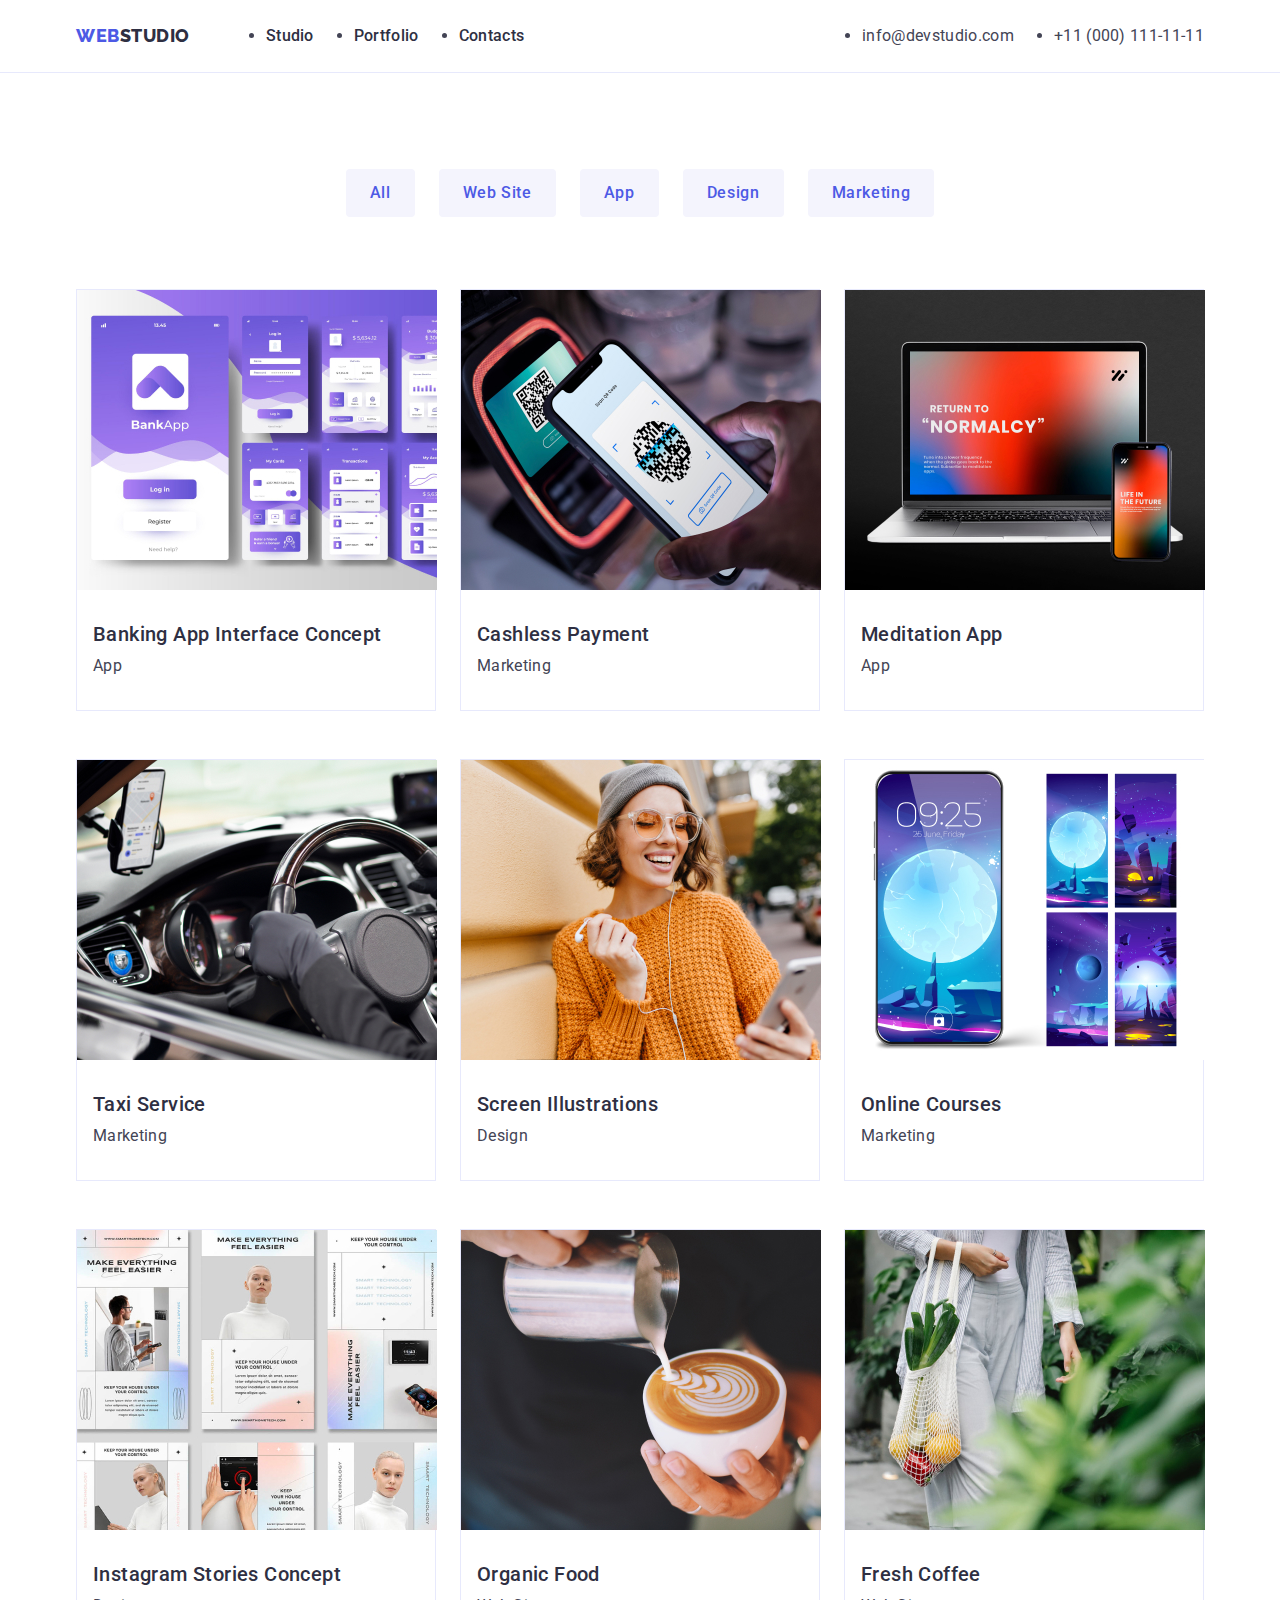
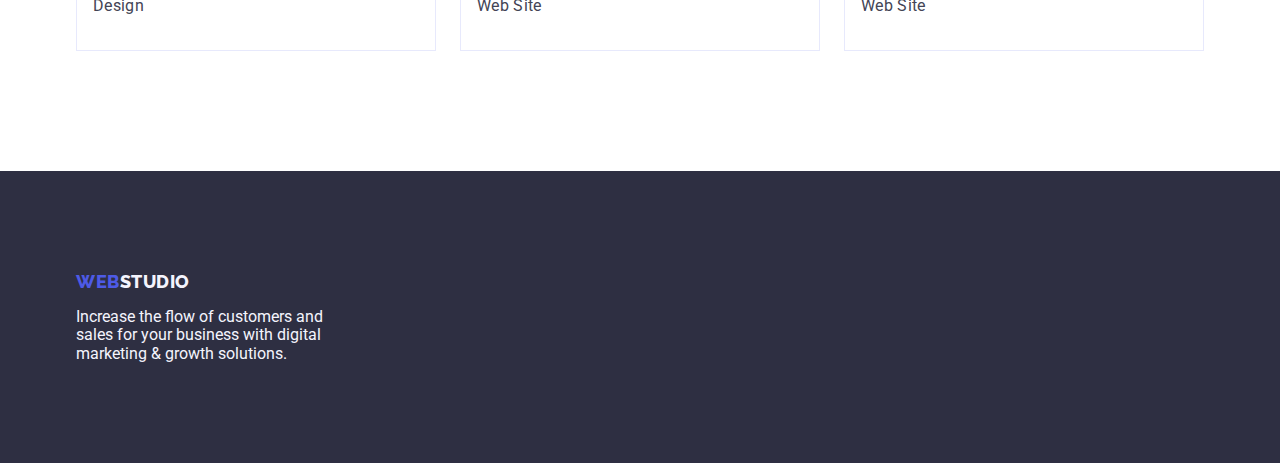
==== commit 574b904f: "finaly" ====
--- a/portfolio.html
+++ b/portfolio.html
@@ -76,105 +76,102 @@
               <button class="butt-filt" type="button">Marketing</button>
             </li>
           </ul>
+          <!-- <div class="flex-container"> -->
+          <ul class="list-photo list">
+            <li class="item-photo">
+              <a class="photo link" href="">
+                <img width="360" src="./images/bankapp.jpg" alt="bank app" />
+                <h2 class="title">Banking App Interface Concept</h2>
+                <p class="text">App</p>
+              </a>
+            </li>
 
-          <ul class="list-photo list">
-            <div class="flex-container">
-              <li class="item-photo">
-                <a class="photo link" href="">
-                  <img width="360" src="./images/bankapp.jpg" alt="bank app" />
-                  <h2 class="title">Banking App Interface Concept</h2>
-                  <p class="text">App</p>
-                </a>
-              </li>
+            <li class="item-photo">
+              <a class="photo link" href="">
+                <img width="360" src="./images/cashpay.jpg" alt="cash pay" />
+                <h2 class="title">Cashless Payment</h2>
+                <p class="text">Marketing</p>
+              </a>
+            </li>
 
-              <li class="item-photo">
-                <a class="photo link" href="">
-                  <img width="360" src="./images/cashpay.jpg" alt="cash pay" />
-                  <h2 class="title">Cashless Payment</h2>
-                  <p class="text">Marketing</p>
-                </a>
-              </li>
+            <li class="item-photo">
+              <a class="photo link" href="">
+                <img width="360" src="./images/medapp.jpg" alt="med app" />
+                <h2 class="title">Meditation App</h2>
+                <p class="text">App</p>
+              </a>
+            </li>
 
-              <li class="item-photo">
-                <a class="photo link" href="">
-                  <img width="360" src="./images/medapp.jpg" alt="med app" />
-                  <h2 class="title">Meditation App</h2>
-                  <p class="text">App</p>
-                </a>
-              </li>
+            <li class="item-photo">
+              <a class="photo link" href="">
+                <img width="360" src="./images/taxi.jpg" alt="Taxi" />
+                <h2 class="title">Taxi Service</h2>
+                <p class="text">Marketing</p>
+              </a>
+            </li>
 
-              <li class="item-photo">
-                <a class="photo link" href="">
-                  <img width="360" src="./images/taxi.jpg" alt="Taxi" />
-                  <h2 class="title">Taxi Service</h2>
-                  <p class="text">Marketing</p>
-                </a>
-              </li>
+            <li class="item-photo">
+              <a class="photo link" href="">
+                <img width="360" src="./images/screen.jpg" alt="Screenshot" />
+                <h2 class="title">Screen Illustrations</h2>
+                <p class="text">Design</p>
+              </a>
+            </li>
 
-              <li class="item-photo">
-                <a class="photo link" href="">
-                  <img width="360" src="./images/screen.jpg" alt="Screenshot" />
-                  <h2 class="title">Screen Illustrations</h2>
-                  <p class="text">Design</p>
-                </a>
-              </li>
+            <li class="item-photo">
+              <a class="photo link" href="">
+                <img width="360" src="./images/onlinecours.jpg" alt="Courses" />
+                <h2 class="title">Online Courses</h2>
+                <p class="text">Marketing</p>
+              </a>
+            </li>
 
-              <li class="item-photo">
-                <a class="photo link" href="">
-                  <img
-                    width="360"
-                    src="./images/onlinecours.jpg"
-                    alt="Courses"
-                  />
-                  <h2 class="title">Online Courses</h2>
-                  <p class="text">Marketing</p>
-                </a>
-              </li>
+            <li class="item-photo">
+              <a class="photo link" href="">
+                <img
+                  width="360"
+                  src="./images/inststories.jpg"
+                  alt="Instagram"
+                />
+                <h2 class="title">Instagram Stories Concept</h2>
+                <p class="text">Design</p>
+              </a>
+            </li>
+            <li class="item-photo">
+              <a class="photo link" href="">
+                <img
+                  width="360"
+                  src="./images/organicfood.jpg"
+                  alt="Organic Food"
+                />
+                <h2 class="title">Organic Food</h2>
+                <p class="text">Web Site</p>
+              </a>
+            </li>
 
-              <li class="item-photo">
-                <a class="photo link" href="">
-                  <img
-                    width="360"
-                    src="./images/inststories.jpg"
-                    alt="Instagram"
-                  />
-                  <h2 class="title">Instagram Stories Concept</h2>
-                  <p class="text">Design</p>
-                </a>
-              </li>
-              <li class="item-photo">
-                <a class="photo link" href="">
-                  <img
-                    width="360"
-                    src="./images/organicfood.jpg"
-                    alt="Organic Food"
-                  />
-                  <h2 class="title">Organic Food</h2>
-                  <p class="text">Web Site</p>
-                </a>
-              </li>
-
-              <li class="item-photo">
-                <a class="photo link" href="">
-                  <img width="360" src="./images/freshcoffe.jpg" alt="Coffee" />
-                  <h2 class="title">Fresh Coffee</h2>
-                  <p class="text">Web Site</p>
-                </a>
-              </li>
-            </div>
+            <li class="item-photo">
+              <a class="photo link" href="">
+                <img width="360" src="./images/freshcoffe.jpg" alt="Coffee" />
+                <h2 class="title">Fresh Coffee</h2>
+                <p class="text">Web Site</p>
+              </a>
+            </li>
           </ul>
+          <!-- </div> -->
         </div>
       </section>
     </main>
     <!-- підвал -->
     <footer class="footer">
-      <a class="footer-logo link" href="./index.html"
-        >Web<span class="footer-studio">Studio</span></a
-      >
-      <p class="footer-text">
-        Increase the flow of customers and sales for your business with digital
-        marketing & growth solutions.
-      </p>
+      <div class="container">
+        <a class="footer-logo link" href="./index.html"
+          >Web<span class="footer-studio">Studio</span></a
+        >
+        <p class="footer-text">
+          Increase the flow of customers and sales for your business with
+          digital marketing & growth solutions.
+        </p>
+      </div>
     </footer>
   </body>
 </html>
--- a/css/style.css
+++ b/css/style.css
@@ -26,8 +26,6 @@
 h6,
 p {
     margin: 0;
-    /* margin-top: 0;
-    margin-bottom: 0; */
     padding: 0;
 }
 
@@ -41,7 +39,6 @@
     margin: 0 auto;
     padding-left: 15px;
     padding-right: 15px;
-    outline: 1px solid green;
 }
 
 .nav-bar {
@@ -350,7 +347,6 @@
     padding-bottom: 72px;
 
 
-    outline: 1px solid red;
 }
 
 .list-butt .butt-filt {
@@ -386,20 +382,42 @@
     list-style: none;
 }
 
-.flex-container {
+.list-photo {
     display: flex;
     flex-wrap: wrap;
-    gap: 24px;
-
-
-
-    outline: 1px solid black;
+    margin-bottom: 120px;
+
+
+
+
+}
+
+
+
+.item-photo:not(:nth-child(3n)) {
+    margin-right: 24px;
+
+}
+
+.item-photo:not(:nth-last-child(-n+3)) {
+    margin-bottom: 48px;
+}
+
+.item-photo {
+    width: calc((100% - 2*24px) / 3);
+    border: 1px solid #E7E9FC;
 }
 
 
 
 
 .list-photo .title {
+    padding-top: 32px;
+    margin-bottom: 8px;
+    padding-left: 16px;
+
+
+
     color: var(--titleportfolio);
     font-weight: 500;
     font-size: 20px;
@@ -408,6 +426,10 @@
 }
 
 .list-photo .text {
+    padding-bottom: 32px;
+    padding-left: 16px;
+
+
     color: var(--textportfolio);
     letter-spacing: 0.02em;
     line-height: 1.5;
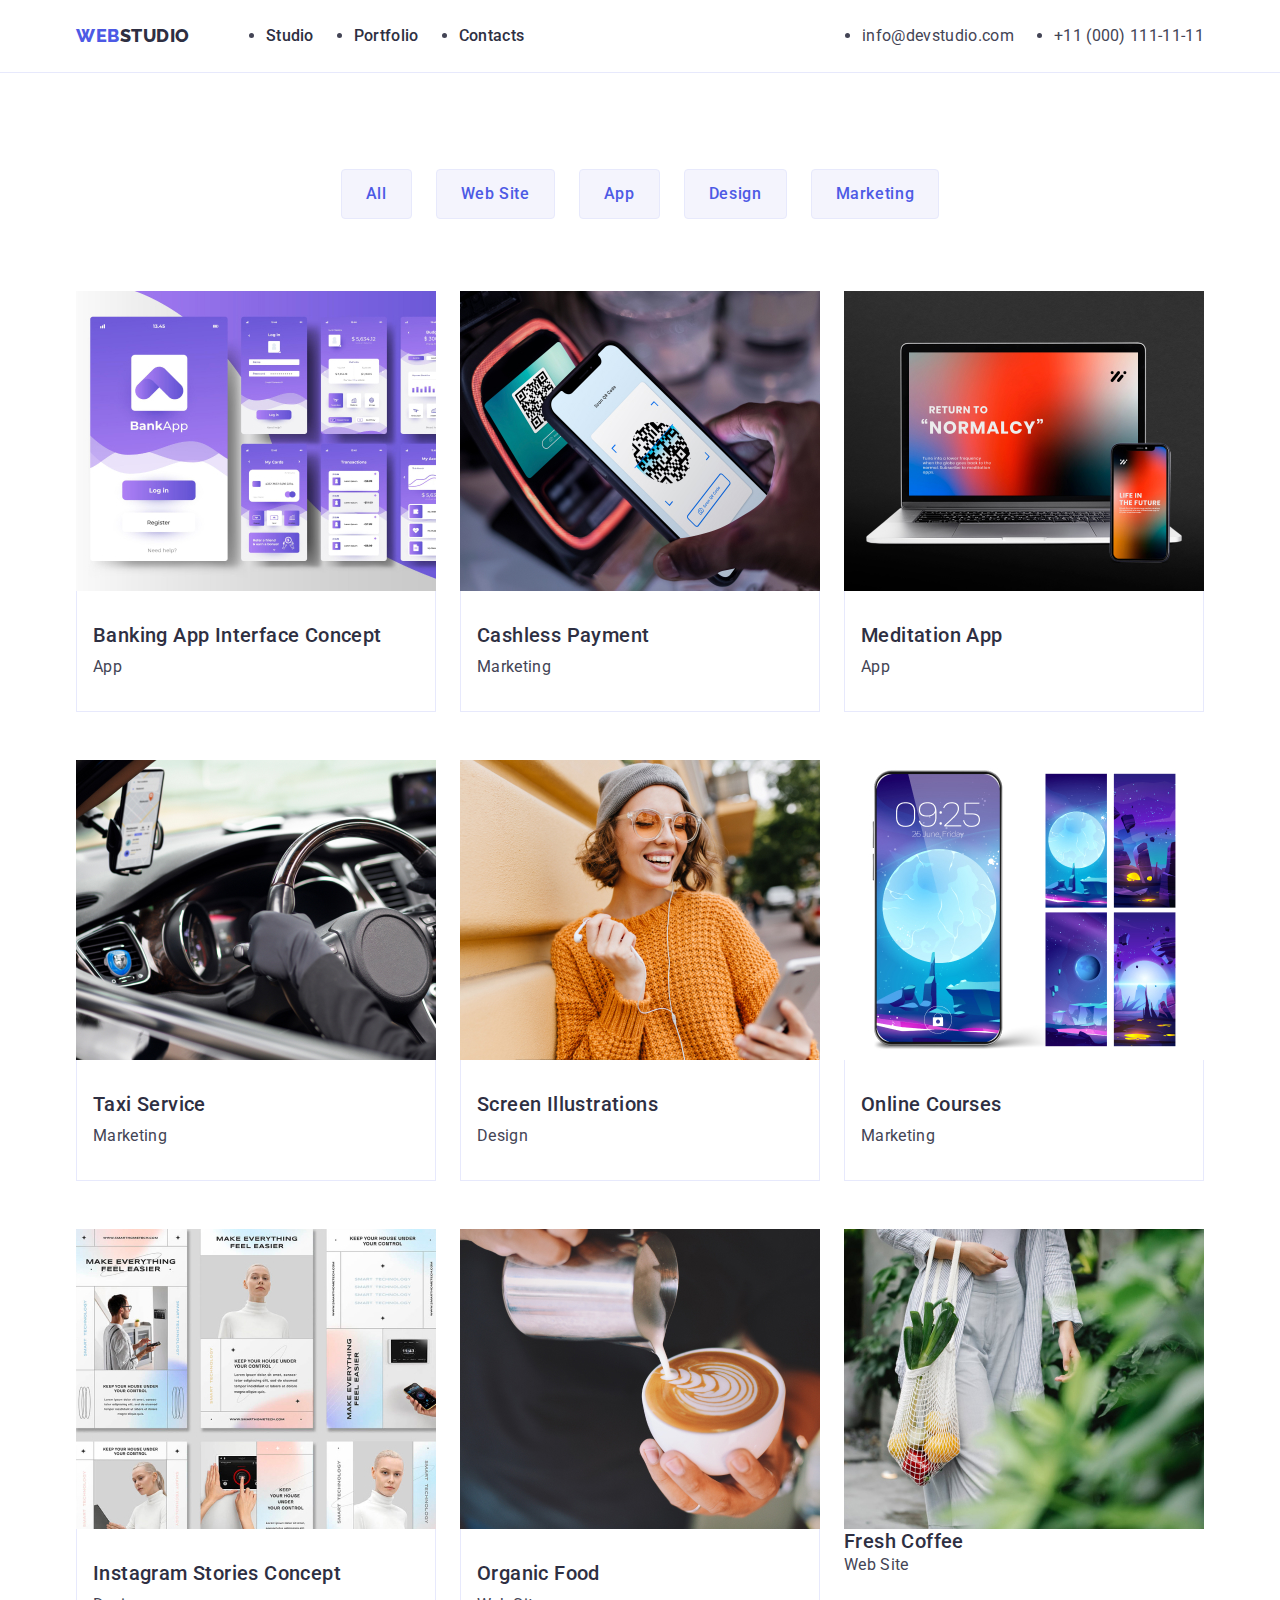
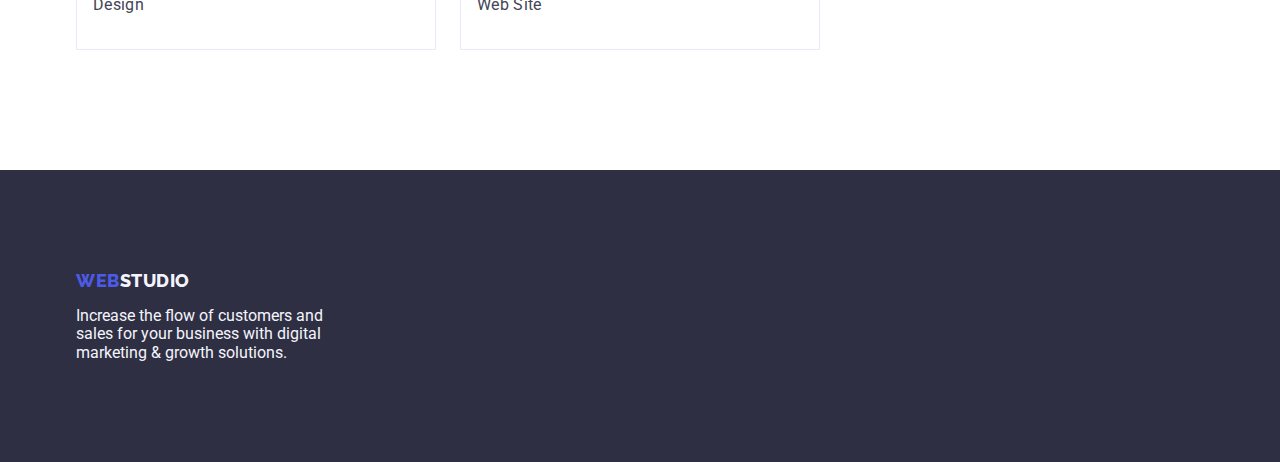
==== commit ec503f1c: "finaly" ====
--- a/portfolio.html
+++ b/portfolio.html
@@ -81,48 +81,60 @@
             <li class="item-photo">
               <a class="photo link" href="">
                 <img width="360" src="./images/bankapp.jpg" alt="bank app" />
-                <h2 class="title">Banking App Interface Concept</h2>
-                <p class="text">App</p>
+                <div class="cont-shop">
+                  <h2 class="title">Banking App Interface Concept</h2>
+                  <p class="text">App</p>
+                </div>
               </a>
             </li>
 
             <li class="item-photo">
               <a class="photo link" href="">
                 <img width="360" src="./images/cashpay.jpg" alt="cash pay" />
-                <h2 class="title">Cashless Payment</h2>
-                <p class="text">Marketing</p>
+                <div class="cont-shop">
+                  <h2 class="title">Cashless Payment</h2>
+                  <p class="text">Marketing</p>
+                </div>
               </a>
             </li>
 
             <li class="item-photo">
               <a class="photo link" href="">
                 <img width="360" src="./images/medapp.jpg" alt="med app" />
-                <h2 class="title">Meditation App</h2>
-                <p class="text">App</p>
+                <div class="cont-shop">
+                  <h2 class="title">Meditation App</h2>
+                  <p class="text">App</p>
+                </div>
               </a>
             </li>
 
             <li class="item-photo">
               <a class="photo link" href="">
                 <img width="360" src="./images/taxi.jpg" alt="Taxi" />
-                <h2 class="title">Taxi Service</h2>
-                <p class="text">Marketing</p>
+                <div class="cont-shop">
+                  <h2 class="title">Taxi Service</h2>
+                  <p class="text">Marketing</p>
+                </div>
               </a>
             </li>
 
             <li class="item-photo">
               <a class="photo link" href="">
                 <img width="360" src="./images/screen.jpg" alt="Screenshot" />
-                <h2 class="title">Screen Illustrations</h2>
-                <p class="text">Design</p>
+                <div class="cont-shop">
+                  <h2 class="title">Screen Illustrations</h2>
+                  <p class="text">Design</p>
+                </div>
               </a>
             </li>
 
             <li class="item-photo">
               <a class="photo link" href="">
                 <img width="360" src="./images/onlinecours.jpg" alt="Courses" />
-                <h2 class="title">Online Courses</h2>
-                <p class="text">Marketing</p>
+                <div class="cont-shop">
+                  <h2 class="title">Online Courses</h2>
+                  <p class="text">Marketing</p>
+                </div>
               </a>
             </li>
 
@@ -133,8 +145,10 @@
                   src="./images/inststories.jpg"
                   alt="Instagram"
                 />
-                <h2 class="title">Instagram Stories Concept</h2>
-                <p class="text">Design</p>
+                <div class="cont-shop">
+                  <h2 class="title">Instagram Stories Concept</h2>
+                  <p class="text">Design</p>
+                </div>
               </a>
             </li>
             <li class="item-photo">
@@ -144,16 +158,20 @@
                   src="./images/organicfood.jpg"
                   alt="Organic Food"
                 />
-                <h2 class="title">Organic Food</h2>
-                <p class="text">Web Site</p>
+                <div class="cont-shop">
+                  <h2 class="title">Organic Food</h2>
+                  <p class="text">Web Site</p>
+                </div>
               </a>
             </li>
 
             <li class="item-photo">
               <a class="photo link" href="">
                 <img width="360" src="./images/freshcoffe.jpg" alt="Coffee" />
-                <h2 class="title">Fresh Coffee</h2>
-                <p class="text">Web Site</p>
+                <div class="cont-work">
+                  <h2 class="title">Fresh Coffee</h2>
+                  <p class="text">Web Site</p>
+                </div>
               </a>
             </li>
           </ul>
--- a/css/style.css
+++ b/css/style.css
@@ -3,6 +3,7 @@
     --bacground: #F4F4FD;
     --titleportfolio: #2e2f42;
     --textportfolio: #434455;
+    --border-but: #e7e9fc;
 }
 
 body {
@@ -336,15 +337,18 @@
 
 /* portfolio */
 
-
+.section {
+    padding-top: 96px;
+    padding-bottom: 120px;
+}
 
 /* section butt */
 .list-butt {
     display: flex;
     justify-content: center;
     gap: 24px;
-    padding-top: 96px;
-    padding-bottom: 72px;
+
+    margin-bottom: 72px;
 
 
 }
@@ -355,10 +359,7 @@
     padding-left: 24px;
     padding-right: 24px;
     border-radius: 4px;
-    border: 0;
-
-
-
+    border: 1px solid var(--border-but);
     font-family: "Roboto", sans-serif;
     cursor: pointer;
     color: var(--text);
@@ -374,6 +375,7 @@
 .list-butt .butt-filt:focus {
     color: #ffffff;
     background-color: #404BBF;
+    border: 1px solid transparent;
 }
 
 /* gallary */
@@ -385,7 +387,7 @@
 .list-photo {
     display: flex;
     flex-wrap: wrap;
-    margin-bottom: 120px;
+
 
 
 
@@ -405,19 +407,22 @@
 
 .item-photo {
     width: calc((100% - 2*24px) / 3);
-    border: 1px solid #E7E9FC;
-}
-
-
-
+
+}
+
+
+
+.cont-shop {
+    padding: 32px 16px;
+    border: 1px solid #e7e9fc;
+    border-top: none;
+}
+
+.cont-shop .title {
+    margin-bottom: 8px;
+}
 
 .list-photo .title {
-    padding-top: 32px;
-    margin-bottom: 8px;
-    padding-left: 16px;
-
-
-
     color: var(--titleportfolio);
     font-weight: 500;
     font-size: 20px;
@@ -426,10 +431,6 @@
 }
 
 .list-photo .text {
-    padding-bottom: 32px;
-    padding-left: 16px;
-
-
     color: var(--textportfolio);
     letter-spacing: 0.02em;
     line-height: 1.5;
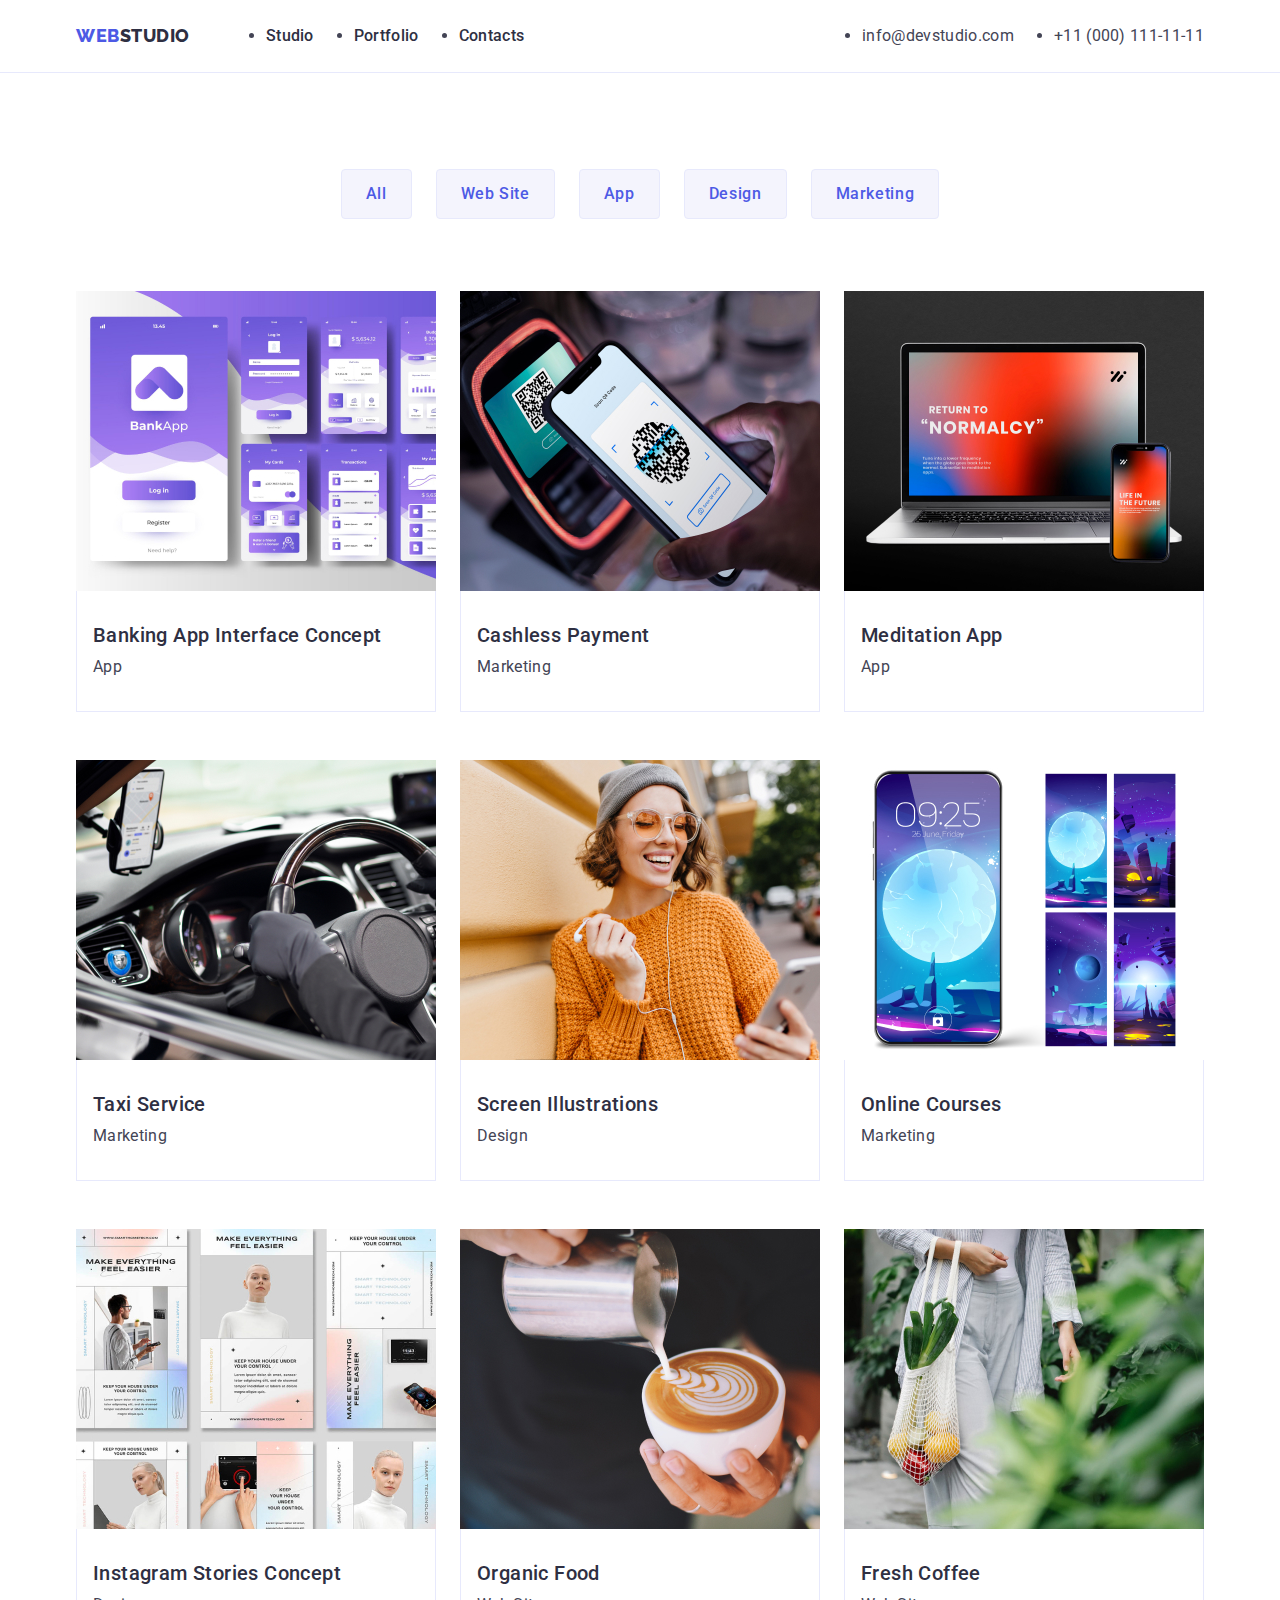
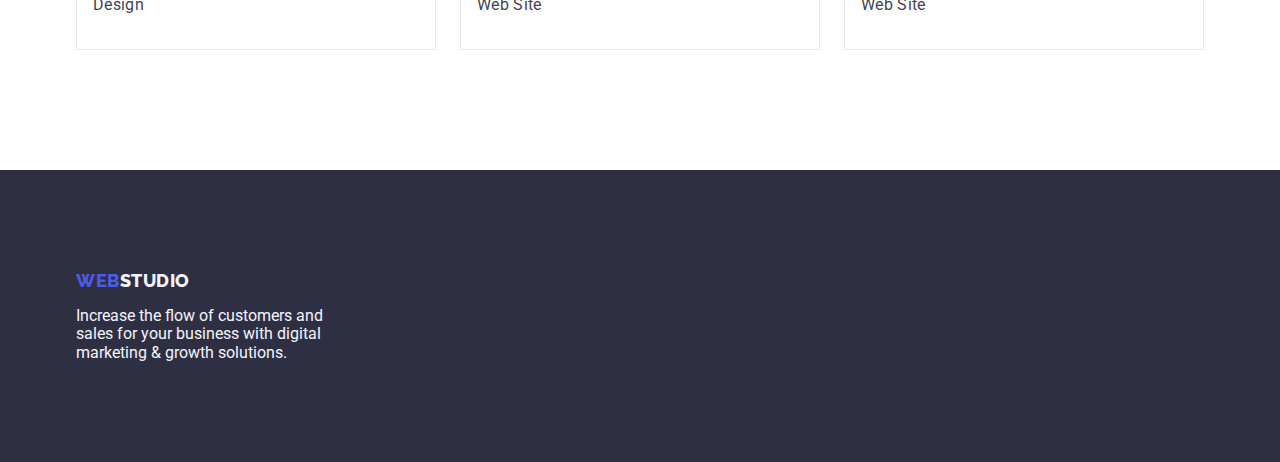
==== commit 4020696f: "Update portfolio.html" ====
--- a/portfolio.html
+++ b/portfolio.html
@@ -168,7 +168,7 @@
             <li class="item-photo">
               <a class="photo link" href="">
                 <img width="360" src="./images/freshcoffe.jpg" alt="Coffee" />
-                <div class="cont-work">
+                <div class="cont-shop">
                   <h2 class="title">Fresh Coffee</h2>
                   <p class="text">Web Site</p>
                 </div>
